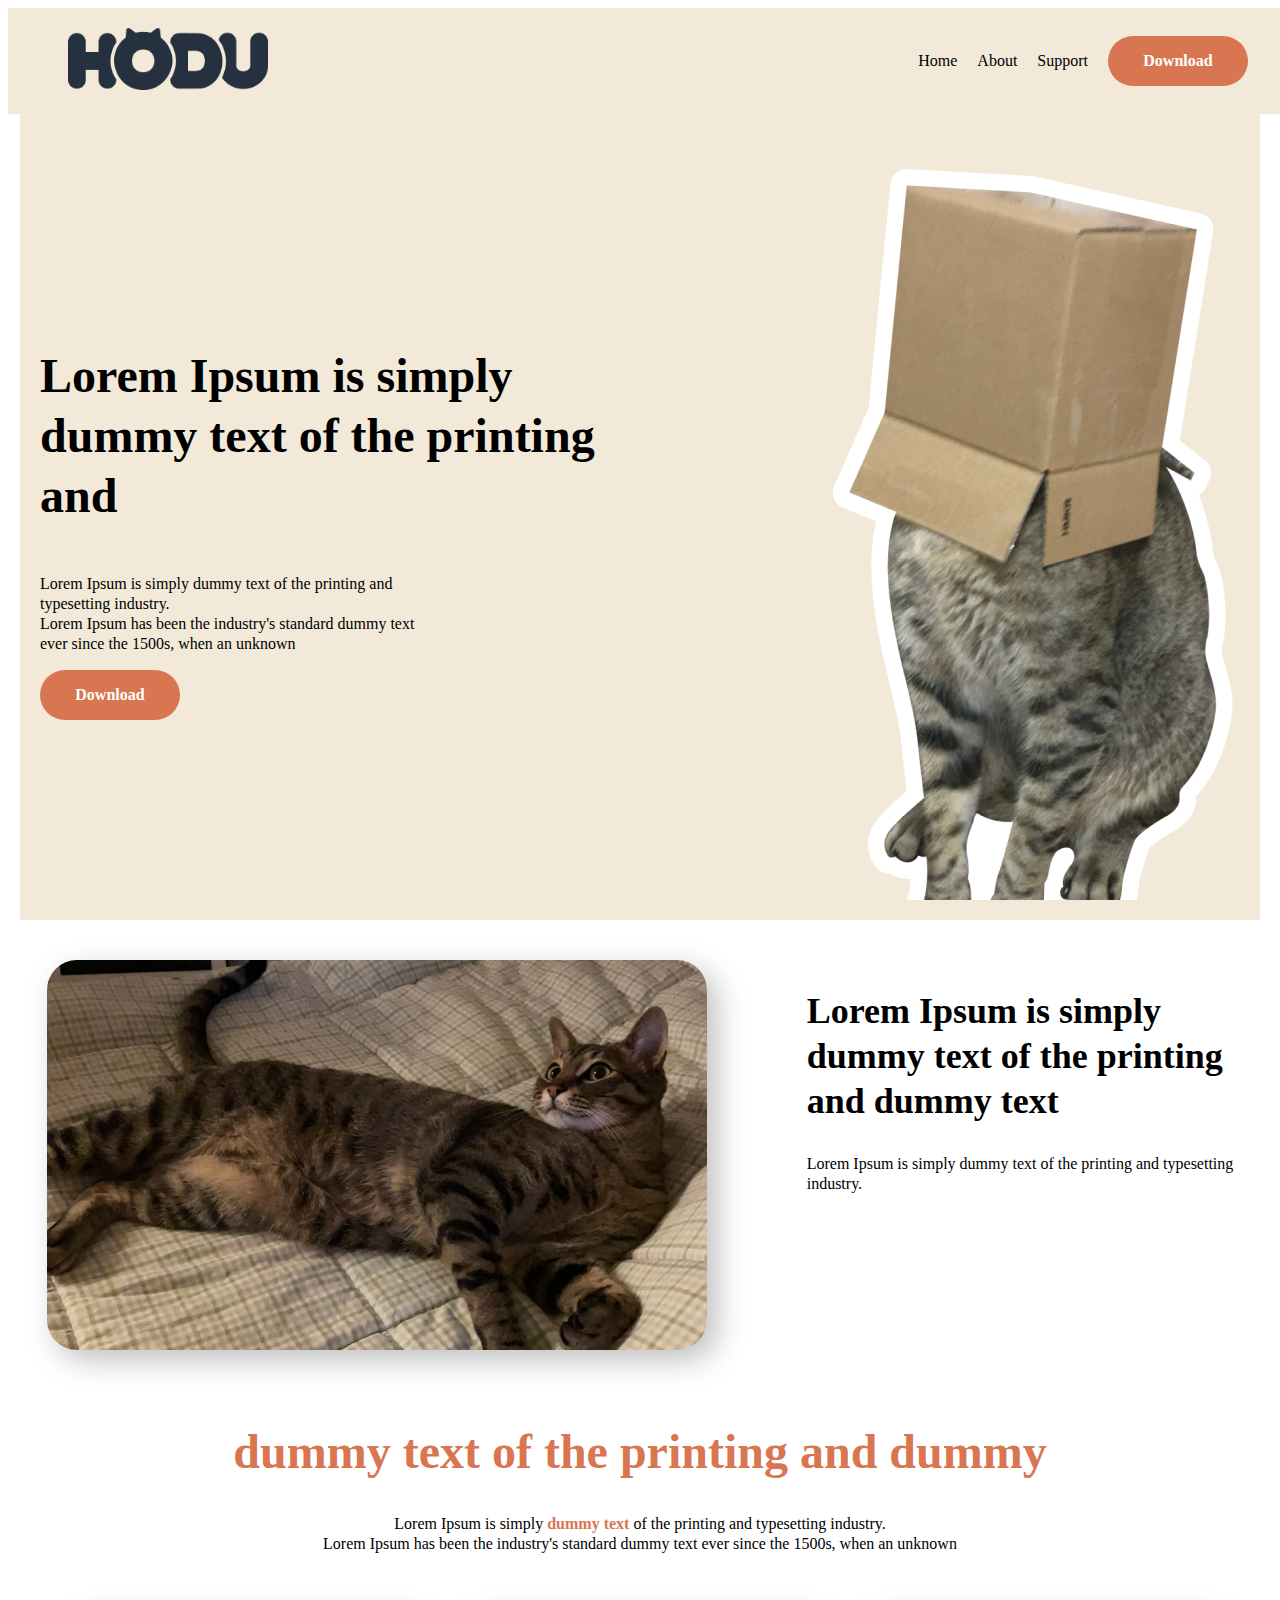
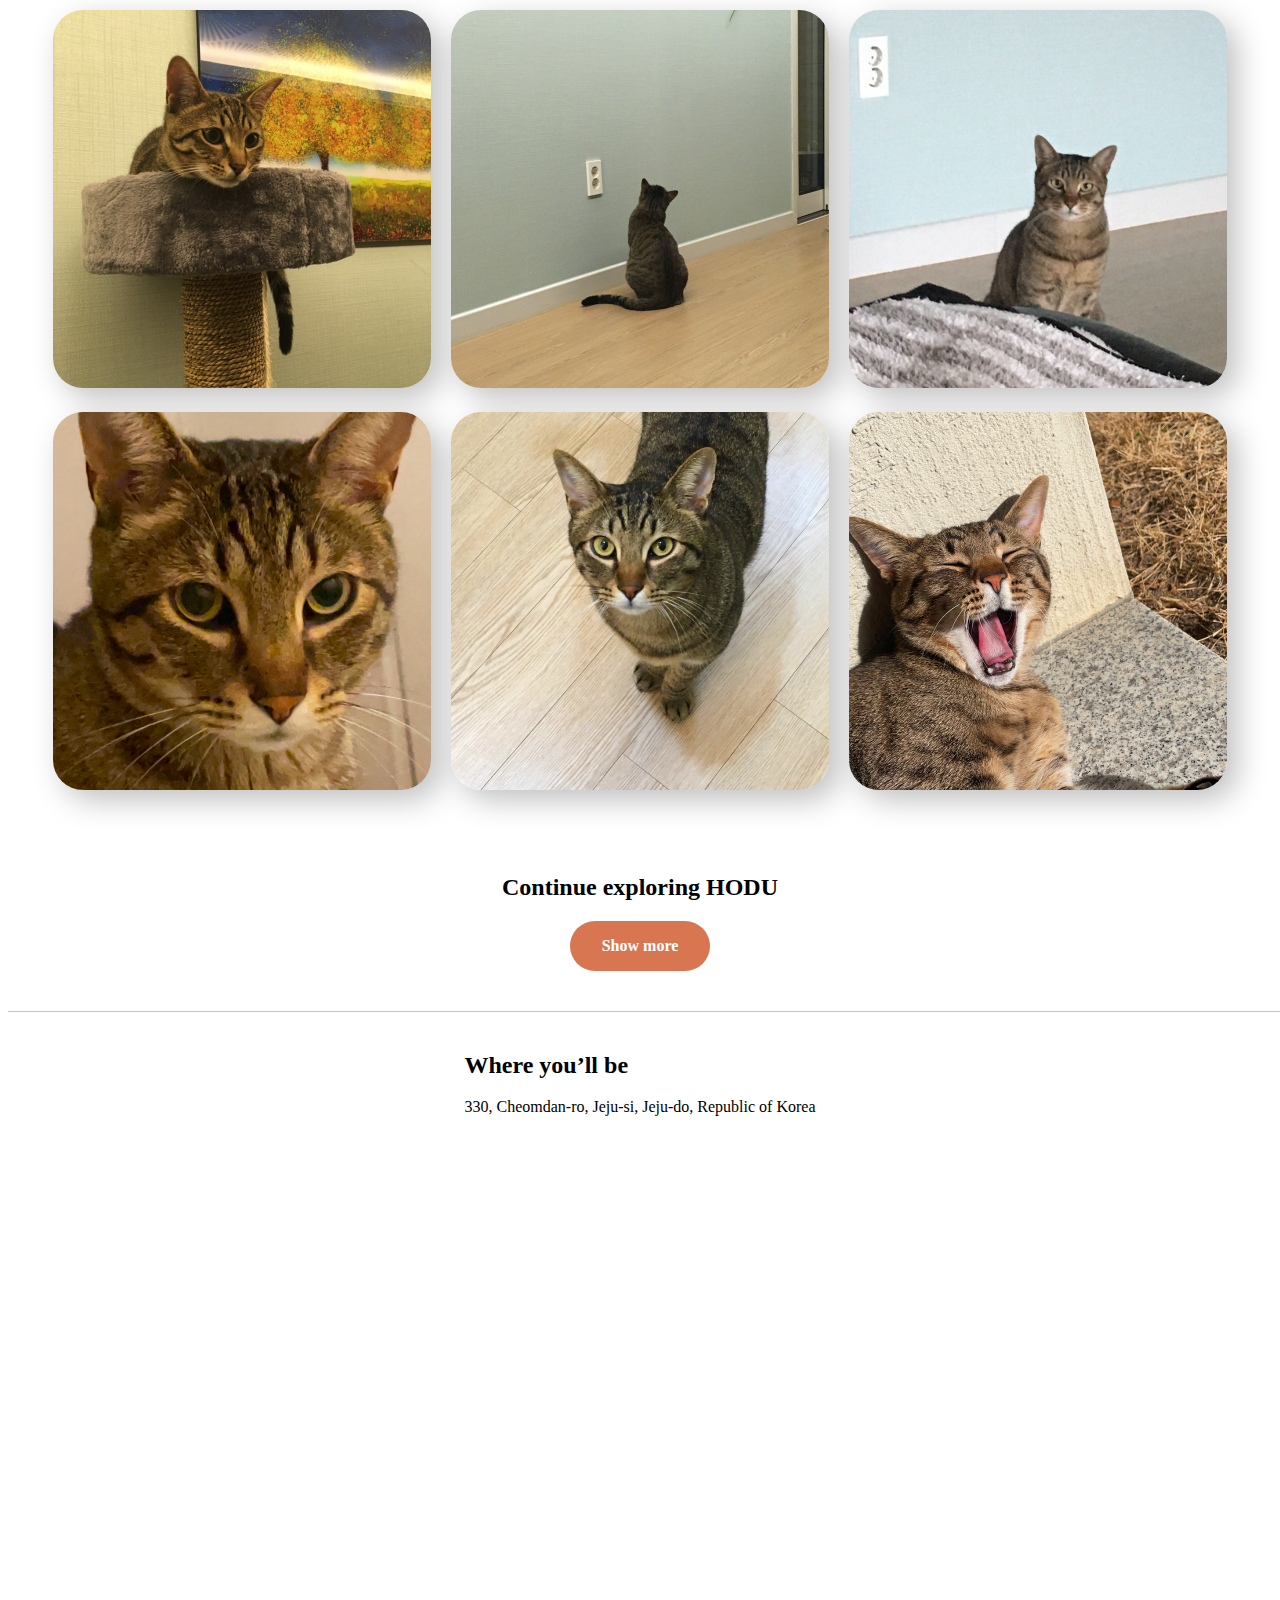
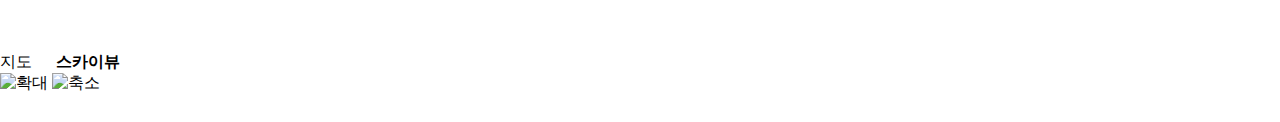
==== src/index.html @ 2aed0166 "[feat/main] kakaomap controller 적용" ====
<!DOCTYPE html>
<html lang="en">
<head>
    <meta charset="UTF-8">
    <meta name="viewport" content="width=device-width, initial-scale=1.0" />
    <title>About HODU</title>
    <!-- Pretendard 폰트 불러오기 -->
    <link href="https://fonts.googleapis.com/css2?family=Pretendard:wght@700&display=swap" rel="stylesheet">
    <!-- css 불러오기 -->
    <link rel="stylesheet" type="text/css" href="style.css">
    <!-- 카카오 지도 API 불러오기 -->
    <script type="text/javascript" src="//dapi.kakao.com/v2/maps/sdk.js?appkey=033eeb3ba316b2d802d2917757e39818"></script>
</head>
<body>
    <!-- Header -->
    <header class="header">
        <a href="#">
            <img src="images/header_logo.png" alt="HODU" class="header__logo-image"/>
        </a>
        <nav class="header__nav">
            <ul class="header__nav-list">
                <li class="header__nav-item"><a href="#" class="header__nav-link">Home</a></li>
                <li class="header__nav-item"><a href="#" class="header__nav-link">About</a></li>
                <li class="header__nav-item"><a href="#" class="header__nav-link">Support</a></li>
            </ul>
            <button type="button" class="btn btn--orange" onclick="location.href='#'">Download</button>
        </nav>
    </header>
    <!-- Main -->
    <main class="main">
        <!-- Introduction Section -->
        <section class="intro">
            <div class="intro__content">
                <h1 class="intro__title">
                    Lorem Ipsum is simply<br>
                    dummy text of the printing and
                </h1>
                <p class="intro__text">
                    Lorem Ipsum is simply dummy text of the printing and<br>
                    typesetting industry.<br>
                    Lorem Ipsum has been the industry's standard dummy text<br>
                    ever since the 1500s, when an unknown
                </p>
                <button type="button" class="btn btn--orange" onclick="location.href='#'">Download</button>
            </div>
            <img src="images/main_intro.png" alt="BOX_CAT" class="intro__image"/>
        </section>

        <!-- Profile Section -->
        <section class="profile">
            <img src="images/main_profile.png" alt="Cat" class="profile__image"/>
            <div class="profile__content">
                <h2 class="profile__title">
                    Lorem Ipsum is simply<br>
                    dummy text of the printing<br>
                    and dummy text
                </h2>
                <p class="profile__text">
                    Lorem Ipsum is simply dummy text of the printing and typesetting<br>
                    industry.
                </p>
            </div>
        </section>

        <!-- Photo Gallery Section -->
        <section class="photo-gallery">
            <!-- Content -->
            <div class="photo-gallery__content">
                <h1 class="photo-gallery__content-title">
                    dummy text of the printing and dummy
                </h1>
                <p class="photo-gallery__content-text">
                    Lorem Ipsum is simply
                    <span class="photo-gallery__content-highlight">dummy text</span>
                    of the printing and typesetting industry.<br>
                    Lorem Ipsum has been the industry's standard dummy text ever since the 1500s, when an unknown
                </p>
            </div>

            <!-- Grid images -->
            <div class="photo-gallery__grid">
                <div class="photo-gallery__item">
                    <img src="images/gallery_item_01.png" alt="Photo 1" class="photo-gallery__image"/>
                </div>
                <div class="photo-gallery__item">
                    <img src="images/gallery_item_02.png" alt="Photo 2" class="photo-gallery__image"/>
                </div>
                <div class="photo-gallery__item">
                    <img src="images/gallery_item_03.png" alt="Photo 3" class="photo-gallery__image"/>
                </div>
                <div class="photo-gallery__item">
                    <img src="images/gallery_item_04.png" alt="Photo 4" class="photo-gallery__image"/>
                </div>
                <div class="photo-gallery__item">
                    <img src="images/gallery_item_05.png" alt="Photo 5" class="photo-gallery__image"/>
                </div>
                <div class="photo-gallery__item">
                    <img src="images/gallery_item_06.png" alt="Photo 6" class="photo-gallery__image"/>
                </div>
            </div>

            <!-- Show More -->
            <div class="photo-gallery__additional">
                <h2 class="photo-gallery_additional-title">
                    Continue exploring HODU
                </h2>
                <button type="button" class="btn btn--orange" onclick="location.href='#'">Show more</button>
            </div>

            <!-- Divider Line -->
            <div class="photo-gallery__divider"></div>
        </section>

        <!-- Map Section -->
        <section class="location">
            <div class="location__content">
                <h2 class="location__title">
                    Where you’ll be
                </h2>
                <p class="location__text">
                    330, Cheomdan-ro, Jeju-si, Jeju-do, Republic of Korea
                </p>
            </div>
            <!-- Kakao map -->
            <div class="map_wrap">
                <div id="map"></div>
                <!-- 지도타입 컨트롤 div -->
                <div class="custom_typecontrol radius_border">
                    <span id="btnRoadmap" class="selected_btn">지도</span>
                    <span id="btnSkyview" class="btn">스카이뷰</span>
                </div>
                <!-- 지도 확대, 축소 컨트롤 div -->
                <div class="custom_zoomcontrol radius_border">
                    <span id="zoomInBtn"><img src="https://t1.daumcdn.net/localimg/localimages/07/mapapidoc/ico_plus.png" alt="확대"></span>
                    <span id="zoomOutBtn"><img src="https://t1.daumcdn.net/localimg/localimages/07/mapapidoc/ico_minus.png" alt="축소"></span>
                </div>
            </div>
            <!-- map.js 파일 로드 -->
            <script src="./map.js"></script>
        </section>
    </main>
    <!-- Footer -->
    <footer class="footer">
    </footer>
</body>
</html>
---- src/style.css ----
/* Common Styles */
.btn {
    padding: 10px 20px;
    cursor: pointer;
    border-radius: 40px; /* 모서리 둥글게 설정 */
    font-family: Pretendard;
    text-decoration: none; /* underline 지움 */
    font-size: 16px;
    font-weight: 700;
    line-height: 19.09px;
    text-align: center;
    border: none;
    width: 140px;
    height: 50px;
}

.btn--orange {
    background: rgba(217, 118, 82, 1);
    color: white;
}

/* Header Styles */
.header {
    display: flex;
    justify-content: space-between;
    align-items: center;
    padding: 20px 40px;
    background: rgba(242, 233, 216, 1);
    max-width: 1200px;
    width: 100%;
    margin: 0 auto;
    height: auto;
}

.header__logo-image {
    max-width: 200px;
    width: 100%;
    height: auto;
    margin-left: 20px; /* 왼쪽 여백*/
}

.header__nav {
    display: flex;
    align-items: center;
}

.header__nav-list {
    display: flex;
    list-style-type: none;
    margin: 0;
    padding: 0;
}

.header__nav-item {
    margin-right: 20px;
}

.header__nav-link {
    text-decoration: none;
    color: black;
    font-family: Pretendard;
    font-size: 16px;
    font-weight: 400;
    line-height: 20px;
    text-align: left;
}

/* Main Intro Styles */
.intro {
    display: flex;
    align-items: center;
    justify-content: space-between;
    padding: 20px;
    max-width: 1200px;
    background: rgba(242, 233, 216, 1);
    margin: 0 auto;
    gap: 20px; /* content-img 갭 설정 */
}
.intro__content {
    font-family: Pretendard;
    display: flex;
    flex-direction: column; /* 수직 배치 */
    max-width: 600px;
}

.intro__title {
    font-size: 48px;
    font-weight: 700;
    line-height: 60px;
    text-align: left;
}

.intro__text {
    font-size: 16px;
    font-weight: 400;
    line-height: 20px;
    text-align: left;
}

/* Main Profile Styles */
.profile {
    display: flex;
    justify-content: center;
    padding: 40px 20px;
    background: #fff;
}

.profile__image {
    box-shadow: 10px 10px 30px 0px rgba(0, 0, 0, 0.25);
    margin-right: 100px; /* content-img 갭 설정 */
    border-radius: 30px;
}

.profile__content {
    font-family: Pretendard;
    max-width: 600px;
}

.profile__title {
    font-size: 36px;
    font-weight: 700;
    line-height: 45px;
    text-align: left;

}

.profile__text {
    font-size: 16px;
    font-weight: 400;
    line-height: 20px;
    text-align: left;
}

/* Photo Gallery Styling */
.photo-gallery {
    display: flex;
    flex-direction: column; /* 수직 정렬 */
    align-items: center;

}

.photo-gallery__content {
    font-family: Pretendard;
    text-align: center;
    margin-bottom: 40px; /* content-grid 갭 설정 */
}

.photo-gallery__content-title {
    font-size: 48px;
    font-weight: 700;
    line-height: 60px;
    text-align: center;
    color: rgba(217, 118, 82, 1);
}

.photo-gallery__content-text {
    font-size: 16px;
    font-weight: 400;
    line-height: 20px;
    text-align: center;
}

.photo-gallery__content-highlight {
    font-size: 16px;
    font-weight: 700; /* 굵게 설정 */
    line-height: 20px;
    text-align: center;
    color: rgba(217, 118, 82, 1);
}

.photo-gallery__grid {
    display: grid;
    grid-template-columns: repeat(3, 1fr);
    gap: 20px; /* item 갭 설정 */
}

.photo-gallery__image {
    object-fit: cover; /* img가 item 영역을 채우도록 함 */
    width: 378px;
    height: 378px;
    gap: 0px;
    border-radius: 30px; /* 모서리 둥글게 설정 */
    box-shadow: 10px 10px 30px 0px rgba(0, 0, 0, 0.25); /* shadow 설정 */
}

.photo-gallery__additional {
    text-align: center;
    margin-top: 60px; /* 그리드와 여백 설정 */
}

.photo-gallery__additional-text {
    font-family: Pretendard;
    font-size: 24px;
    font-weight: 700;
    line-height: 30px;
    text-align: center;
}

.photo-gallery__divider{
    width: 1280px;
    height: 1px;
    background: rgba(196, 196, 196, 1);
    margin: 40px auto 0 auto; /* 중앙에 배치 */
}

/* Location Styling */
.location{
    display: flex;
    flex-direction: column; /* 콘텐츠와 지도를 수직으로 나열 */
    align-items: center; /* 콘텐츠를 중앙 정렬 */
    padding: 20px; /* 필요에 따라 여백 조정 */
}

#map {
    width: 1280px; /* 지도 너비 */
    height: 520px; /* 지도 높이 */
    border-radius: 12px; /* 모서리 둥글게 설정 */
}
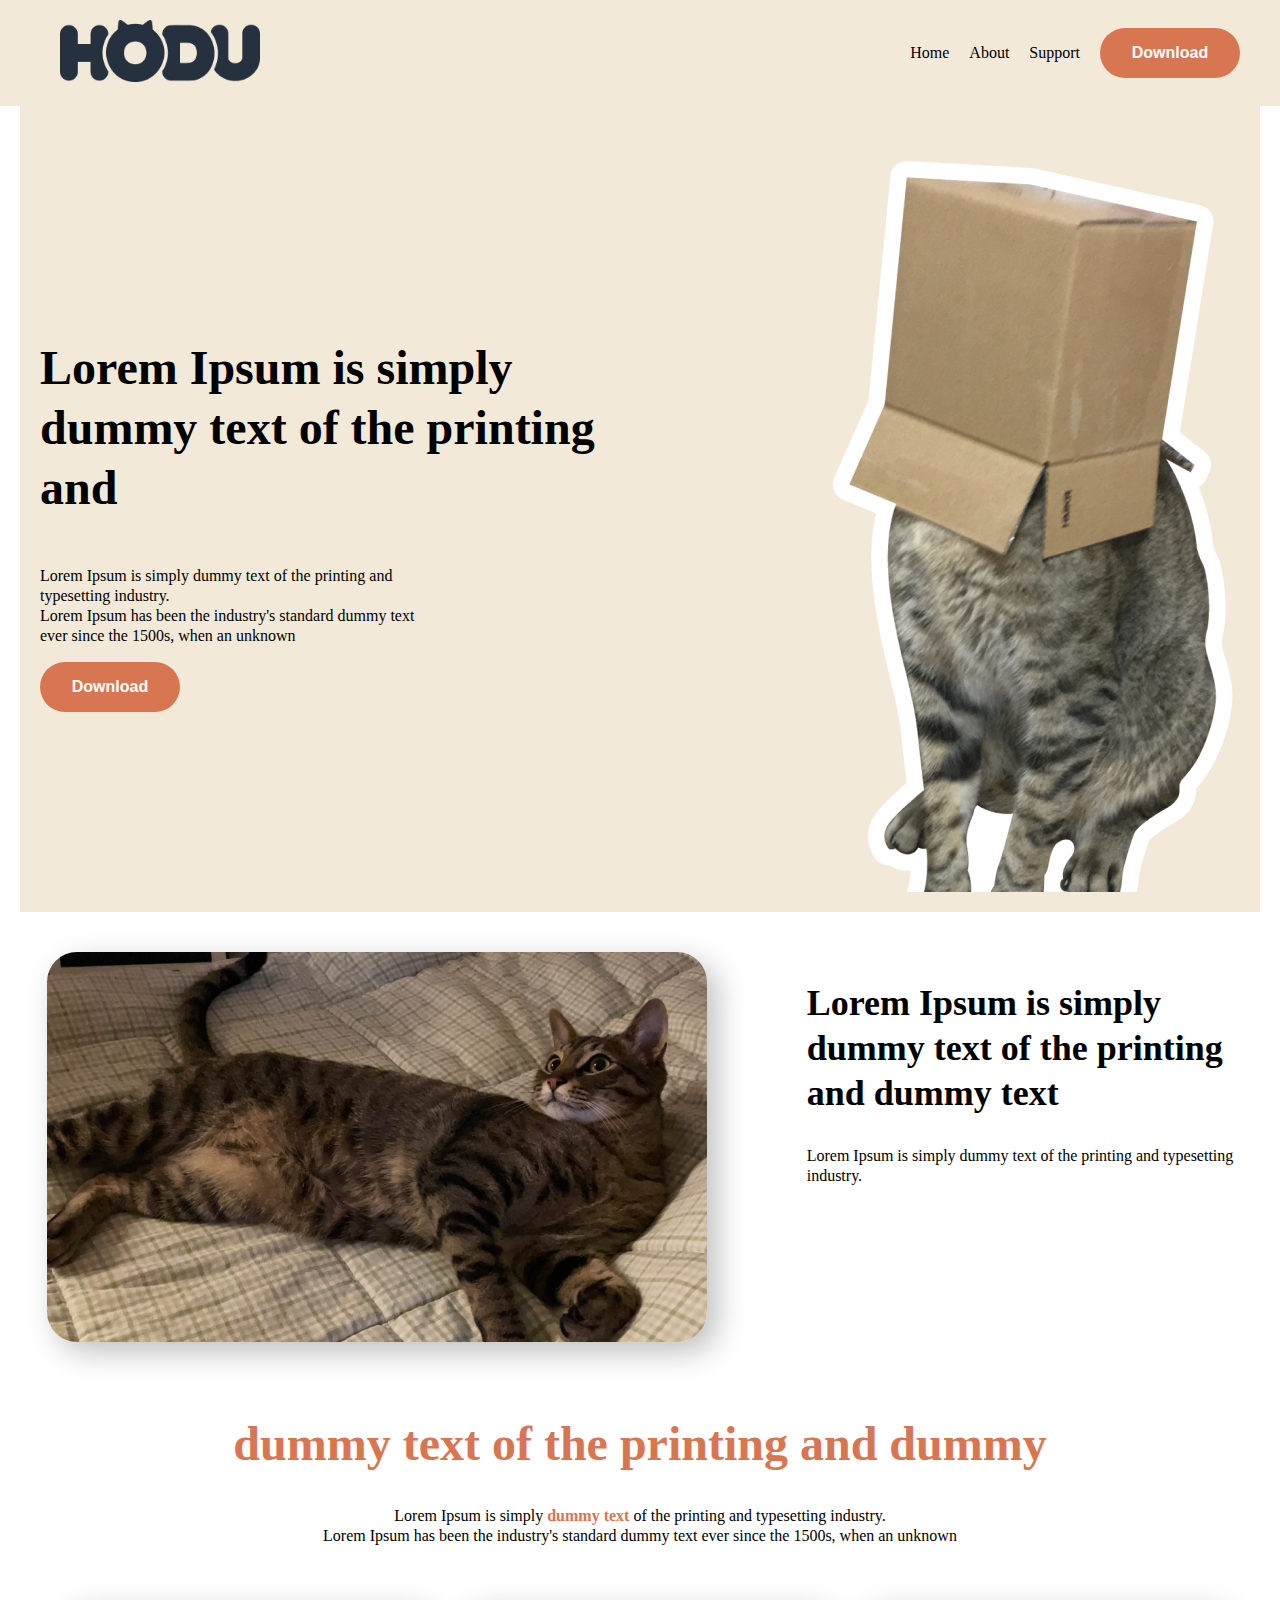
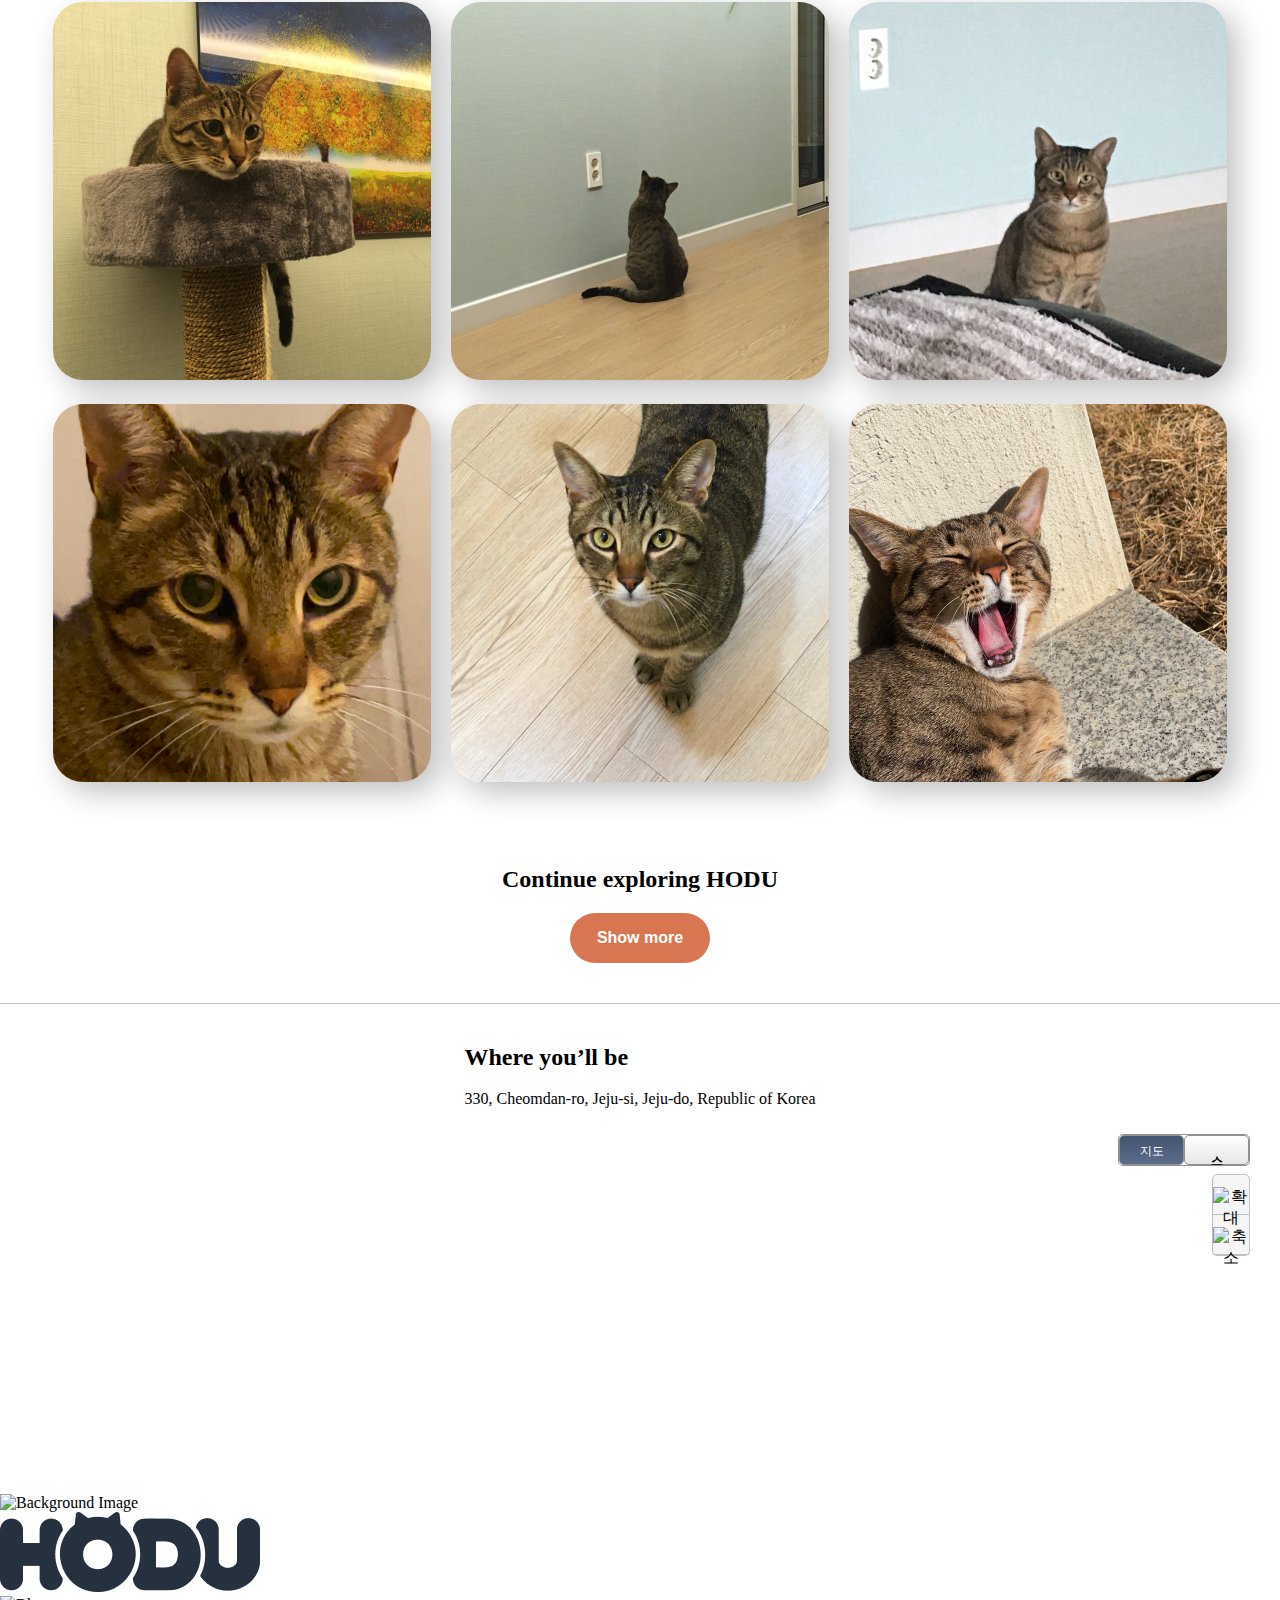
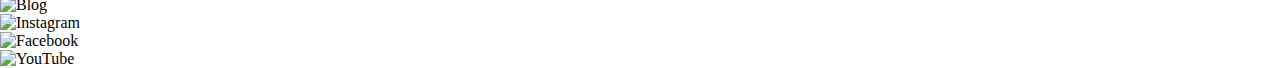
==== commit cafbe3f8: "[feat/footer] footer 구현" ====
--- a/src/index.html
+++ b/src/index.html
@@ -141,6 +141,28 @@
     </main>
     <!-- Footer -->
     <footer class="footer">
+        <!-- 고양이 이미지 -->
+        <div class="footer-image-container">
+            <img src="./images/footer_cat.png" alt="Background Image">
+        </div>
+        <!-- logo & sns icon -->
+        <div class="footer-bottom">
+            <img src="./images/footer_logo.png" alt="Logo" class="footer-logo">
+            <div class="footer-sns">
+                <div class="sns-icon">
+                    <img src="./images/footer_icon_blog.png" alt="Blog">
+                </div>
+                <div class="sns-icon">
+                    <img src="./images/footer_icon_instagram.png" alt="Instagram">
+                </div>
+                <div class="sns-icon">
+                    <img src="./images/footer_icon_facebook.png" alt="Facebook">
+                </div>
+                <div class="sns-icon">
+                    <img src="./images/footer_icon_youtube.png" alt="YouTube">
+                </div>
+            </div>
+        </div>
     </footer>
 </body>
 </html>--- a/src/style.css
+++ b/src/style.css
@@ -1,9 +1,16 @@
 /* Common Styles */
+html, body {
+    width: 100%;
+    height: 100%;
+    margin: 0;
+    padding: 0;
+    font-family: Pretendard;
+}
+
 .btn {
     padding: 10px 20px;
     cursor: pointer;
     border-radius: 40px; /* 모서리 둥글게 설정 */
-    font-family: Pretendard;
     text-decoration: none; /* underline 지움 */
     font-size: 16px;
     font-weight: 700;
@@ -26,8 +33,6 @@
     align-items: center;
     padding: 20px 40px;
     background: rgba(242, 233, 216, 1);
-    max-width: 1200px;
-    width: 100%;
     margin: 0 auto;
     height: auto;
 }
@@ -58,7 +63,6 @@
 .header__nav-link {
     text-decoration: none;
     color: black;
-    font-family: Pretendard;
     font-size: 16px;
     font-weight: 400;
     line-height: 20px;
@@ -77,7 +81,6 @@
     gap: 20px; /* content-img 갭 설정 */
 }
 .intro__content {
-    font-family: Pretendard;
     display: flex;
     flex-direction: column; /* 수직 배치 */
     max-width: 600px;
@@ -112,7 +115,6 @@
 }
 
 .profile__content {
-    font-family: Pretendard;
     max-width: 600px;
 }
 
@@ -140,7 +142,6 @@
 }
 
 .photo-gallery__content {
-    font-family: Pretendard;
     text-align: center;
     margin-bottom: 40px; /* content-grid 갭 설정 */
 }
@@ -189,7 +190,6 @@
 }
 
 .photo-gallery__additional-text {
-    font-family: Pretendard;
     font-size: 24px;
     font-weight: 700;
     line-height: 30px;
@@ -211,8 +211,96 @@
     padding: 20px; /* 필요에 따라 여백 조정 */
 }
 
+/* KakaoMap Styling*/
+.map_wrap {
+    position: relative;
+    overflow: hidden;
+    width: 100%;
+    height: 350px;
+}
+
 #map {
-    width: 1280px; /* 지도 너비 */
-    height: 520px; /* 지도 높이 */
+    width: 100%;
+    height: 100%;
+    position: relative;
     border-radius: 12px; /* 모서리 둥글게 설정 */
+}
+
+/* KakaoMap Controler Styling*/
+.radius_border {
+    border: 1px solid #919191;
+    border-radius: 5px;
+}
+
+.custom_typecontrol {
+    position: absolute;
+    top: 10px;
+    right: 10px;
+    overflow: hidden;
+    width: 130px;
+    height: 30px;
+    display: flex;
+    z-index: 1;
+    font-size: 12px;
+    font-family: 'Malgun Gothic', '맑은 고딕', sans-serif;
+}
+
+.custom_typecontrol span {
+    display: block;
+    width: 65px;
+    height: 30px;
+    text-align: center;
+    line-height: 30px;
+    cursor: pointer;
+    background: #fff;
+    border: 1px solid #919191;
+    border-radius: 5px;
+    box-sizing: border-box; /* border와 padding을 포함하여 크기 계산 */
+    transition: background 0.3s, color 0.3s; /* 부드러운 배경색 변화 */
+    font-size: 12px; /* 글씨 크기 유지 */
+}
+
+.custom_typecontrol .btn {
+    background: linear-gradient(#fff, #e6e6e6);
+}
+
+.custom_typecontrol .btn:hover {
+    background: linear-gradient(#f5f5f5, #e3e3e3);
+}
+
+.custom_typecontrol .selected_btn {
+    color: #fff;
+    background: linear-gradient(#425470, #5b6d8a);
+}
+
+.custom_zoomcontrol {
+    position: absolute;
+    top: 50px;
+    right: 10px;
+    width: 36px;
+    height: 80px;
+    background-color: #f5f5f5;
+    border: 1px solid #bfbfbf;
+    border-radius: 5px;
+    z-index: 1;
+    display: flex;
+    text-align: center;
+    flex-direction: column;
+}
+
+.custom_zoomcontrol span {
+    display: block;
+    width: 36px;
+    height: 40px;
+    text-align: center;
+    cursor: pointer;
+    border-bottom: 1px solid #bfbfbf;
+    box-sizing: border-box; /* border와 padding을 포함하여 크기 계산 */
+}
+
+.custom_zoomcontrol span img {
+    width: 15px;
+    height: 15px;
+    padding: 12px 0;
+    border: none;
 }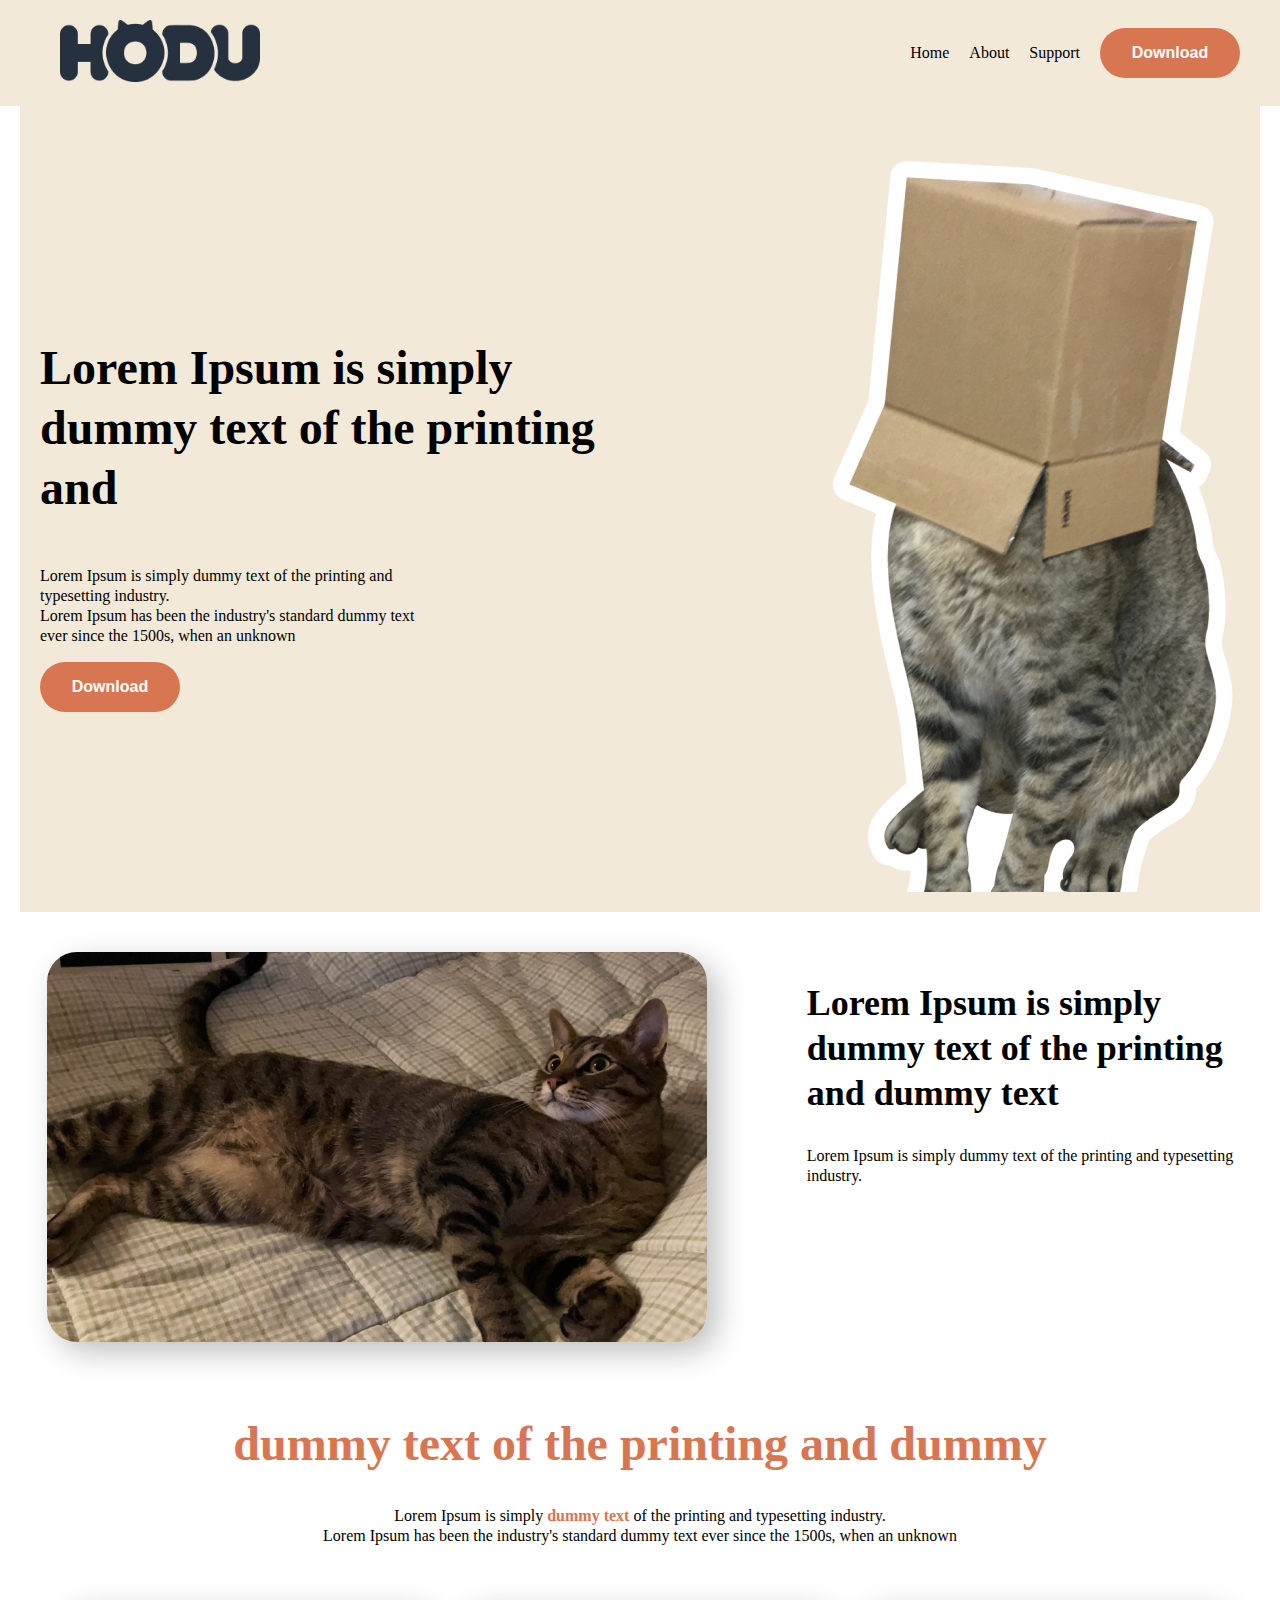
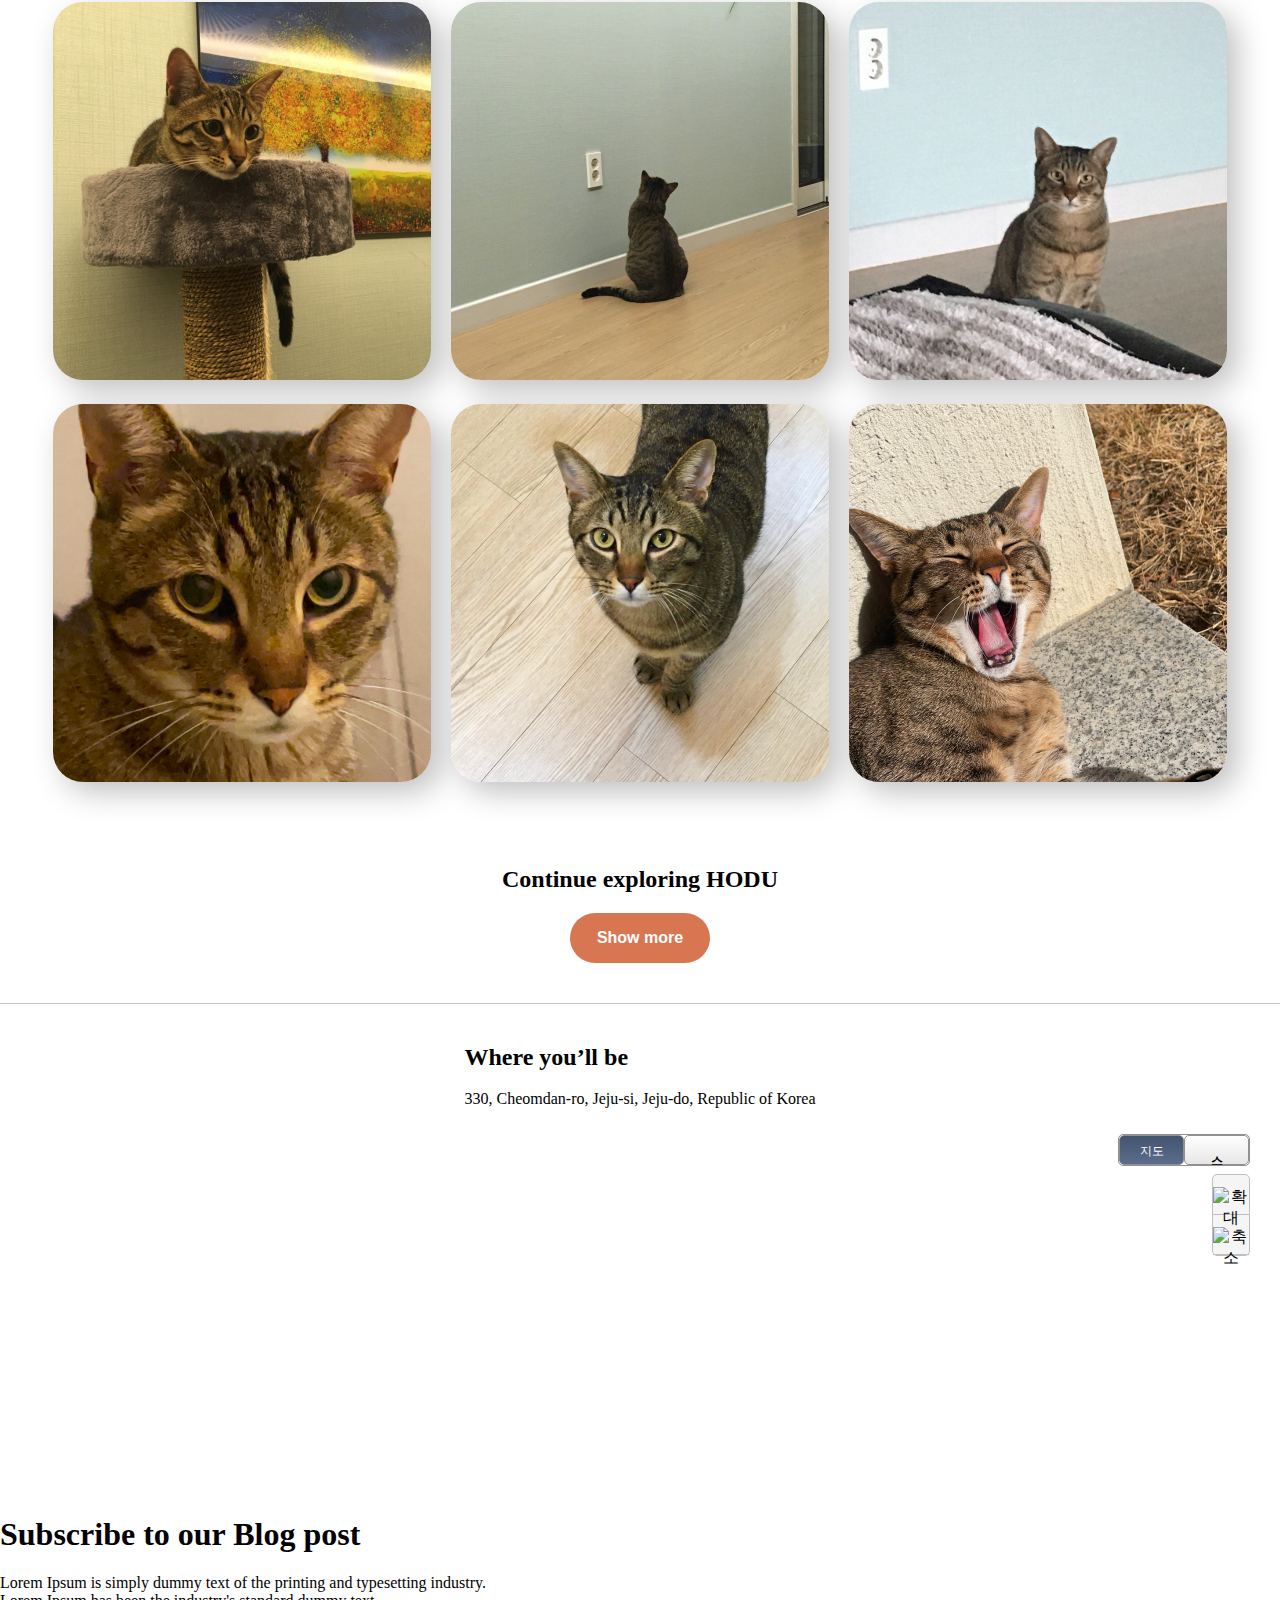
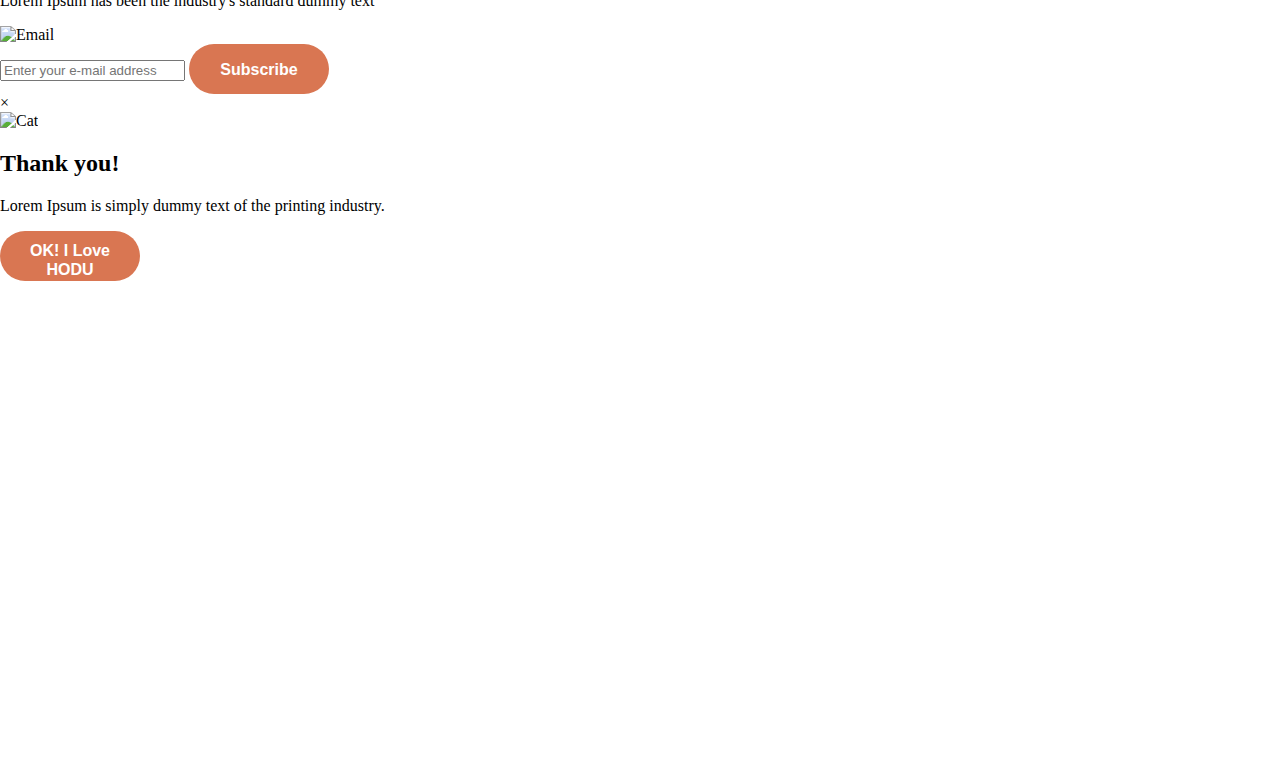
==== commit af42b632: "[feat/subscribe] subscribe section을 main에 추가하여 작업" ====
--- a/src/index.html
+++ b/src/index.html
@@ -138,6 +138,41 @@
             <!-- map.js 파일 로드 -->
             <script src="./map.js"></script>
         </section>
+
+        <!-- subscribe -->
+        <section class="subscribe">
+            <div class="subscribe__content">
+                <h1 class="subscribe__content-title">
+                    Subscribe to our Blog post
+                </h1>
+                <p class="subscribe__content-text">
+                    Lorem Ipsum is simply dummy text of the printing and typesetting industry.<br>
+                    Lorem Ipsum has been the industry's standard dummy text
+                </p>
+            </div>
+            <div class="subscribe__form">
+                <div class="subscribe__form-icon">
+                    <img src="./images/subscribe_email_icon.png" alt="Email">
+                </div>
+                <input type="email" placeholder="Enter your e-mail address" class="subscribe__form-input">
+                <button class="btn btn--orange" onclick="openModal()">Subscribe</button>
+            </div>
+
+            <!-- 모달 구조 -->
+            <div id="subscribeModal" class="modal">
+                <div class="modal__content">
+                    <span class="modal__close">&times;</span>
+                    <div class="modal__image">
+                        <img src="./images/modal_cat.png" alt="Cat">
+                    </div>
+                    <h2>Thank you!</h2>
+                    <p>Lorem Ipsum is simply dummy text of the printing industry. </p>
+                    <button class="btn btn--orange modal__close-btn">OK! I Love HODU</button>
+                </div>
+            </div>
+            <!-- subscribe_modal.js 파일 로드 -->
+            <script src="subscribe_modal.js"></script>
+        </section>
     </main>
     <!-- Footer -->
     <footer class="footer">
--- a/src/style.css
+++ b/src/style.css
@@ -303,4 +303,100 @@
     height: 15px;
     padding: 12px 0;
     border: none;
+}
+
+/* Footer Styles */
+.footer {
+    position: relative;
+    width: 100%;
+    height: 500px;
+    overflow: hidden;
+}
+
+.footer .footer-image-container {
+    width: 1920px;
+    height: 340px;
+    position: absolute;
+    top: 0;
+    left: 50%;
+    transform: translateX(-50%);
+    overflow: hidden;
+}
+
+.footer .footer-image-container img {
+    width: 100%;
+    height: 100%;
+    object-fit: cover;
+    object-position: center;
+}
+
+.footer .footer-bottom {
+    display: flex;
+    justify-content: space-between; /* 좌우 공간을 자동으로 나누어 배치 */
+    align-items: center; /* 수직 중앙 정렬 */
+    width: 1920px;
+    height: 160px;
+    padding: 45px 320px; /* 위, 아래 45px / 좌, 우 320px */
+    position: absolute;
+    top: 340px; /* footer 영역 바로 아래에 위치하도록 수정 */
+    left: 50%;
+    transform: translateX(-50%); /* 중앙 정렬 */
+    gap: 0px;
+    opacity: 1; /* 보이도록 설정 */
+}
+
+.footer .footer-logo {
+    height: 70px; /* 로고 크기 조정, 필요에 따라 조절 */
+}
+
+.footer .footer-sns {
+    display: flex;
+    gap: 20px; /* SNS 아이콘 사이 간격 조절 */
+    position: relative; /* 각 SNS 아이콘을 절대적으로 위치시키기 위해 필요 */
+}
+
+/* 원형 배경 설정 */
+.footer .footer-sns img {
+    width: 42px; /* SNS 아이콘의 크기 조정 */
+    height: 42px; /* SNS 아이콘의 크기 조정 */
+    border-radius: 50%; /* 원형으로 만들기 */
+    background: rgba(242, 157, 82, 1); /* 배경 색상 */
+    display: flex;
+    align-items: center;
+    justify-content: center;
+    object-fit: contain; /* 아이콘이 원 안에 잘 맞게 설정 */
+}
+
+.footer .footer-sns .sns-icon img {
+    width: 24px;
+    height: 24px;
+    object-fit:  contain; /* 이미지가 원형 배경 안에 잘 맞도록 설정 */
+}
+
+.footer .footer-logo {
+    height: 70px; /* 로고 크기 조정, 필요에 따라 조절 */
+}
+
+.footer .footer-sns {
+    display: flex;
+    gap: 20px; /* SNS 아이콘 사이 간격 조절 */
+    position: relative; /* 각 SNS 아이콘을 절대적으로 위치시키기 위해 필요 */
+}
+
+/* 원형 배경 설정 */
+.footer .footer-sns img {
+    width: 42px; /* SNS 아이콘의 크기 조정 */
+    height: 42px; /* SNS 아이콘의 크기 조정 */
+    border-radius: 50%; /* 원형으로 만들기 */
+    background: rgba(242, 157, 82, 1); /* 배경 색상 */
+    display: flex;
+    align-items: center;
+    justify-content: center;
+    object-fit: contain; /* 아이콘이 원 안에 잘 맞게 설정 */
+}
+
+.footer .footer-sns .sns-icon img {
+    width: 24px;
+    height: 24px;
+    object-fit:  contain; /* 이미지가 원형 배경 안에 잘 맞도록 설정 */
 }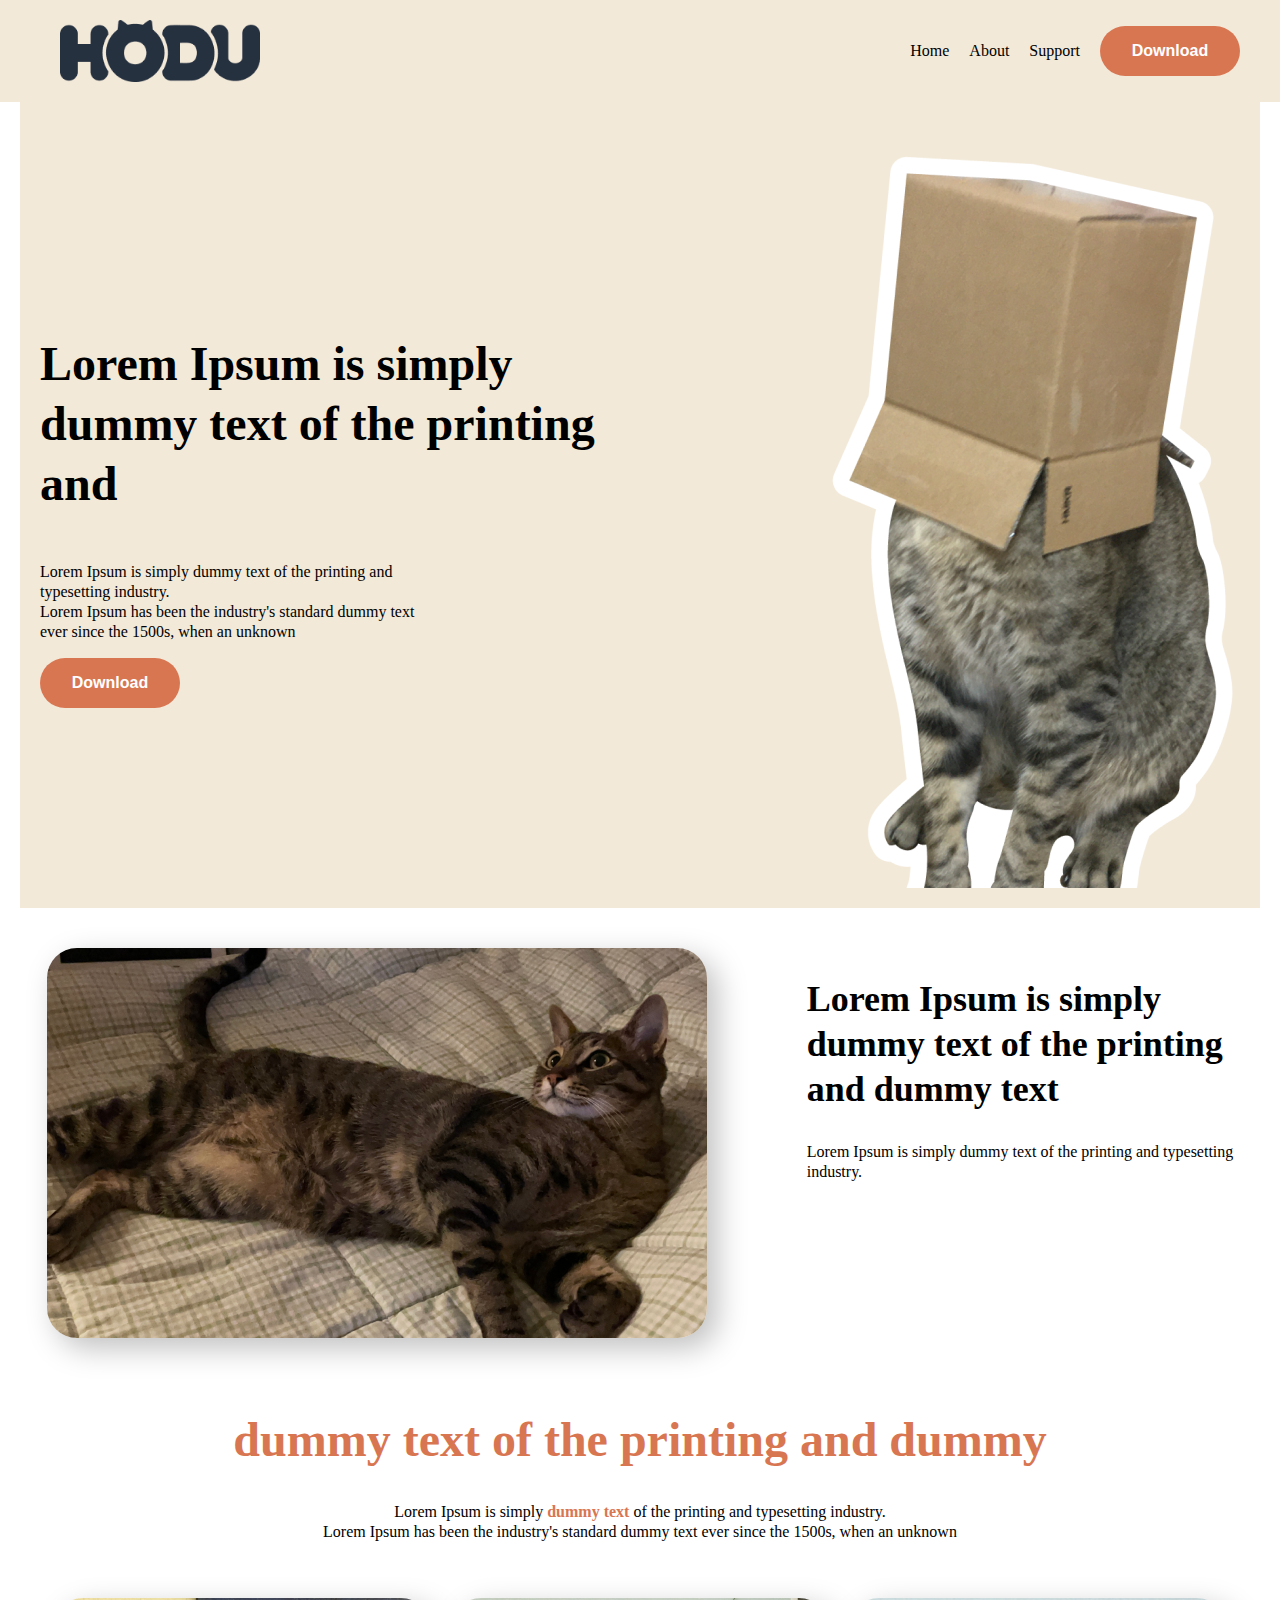
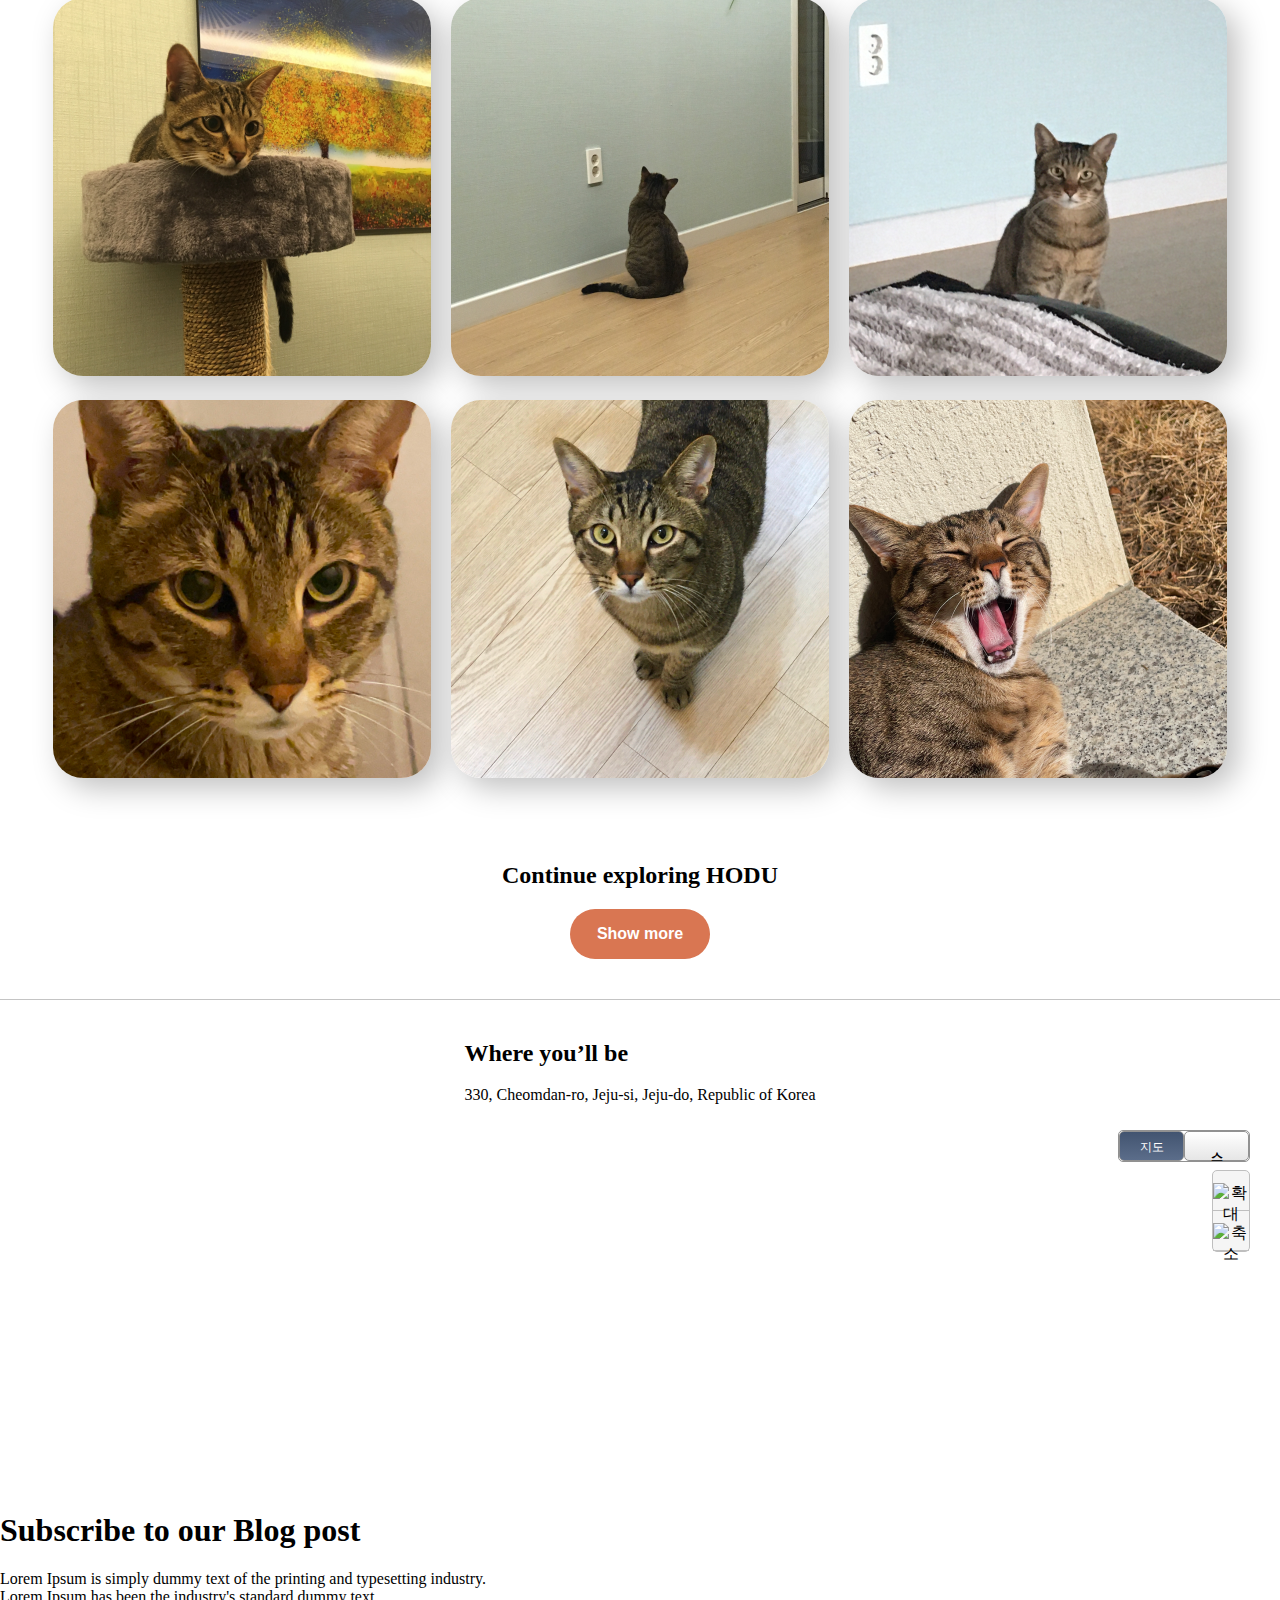
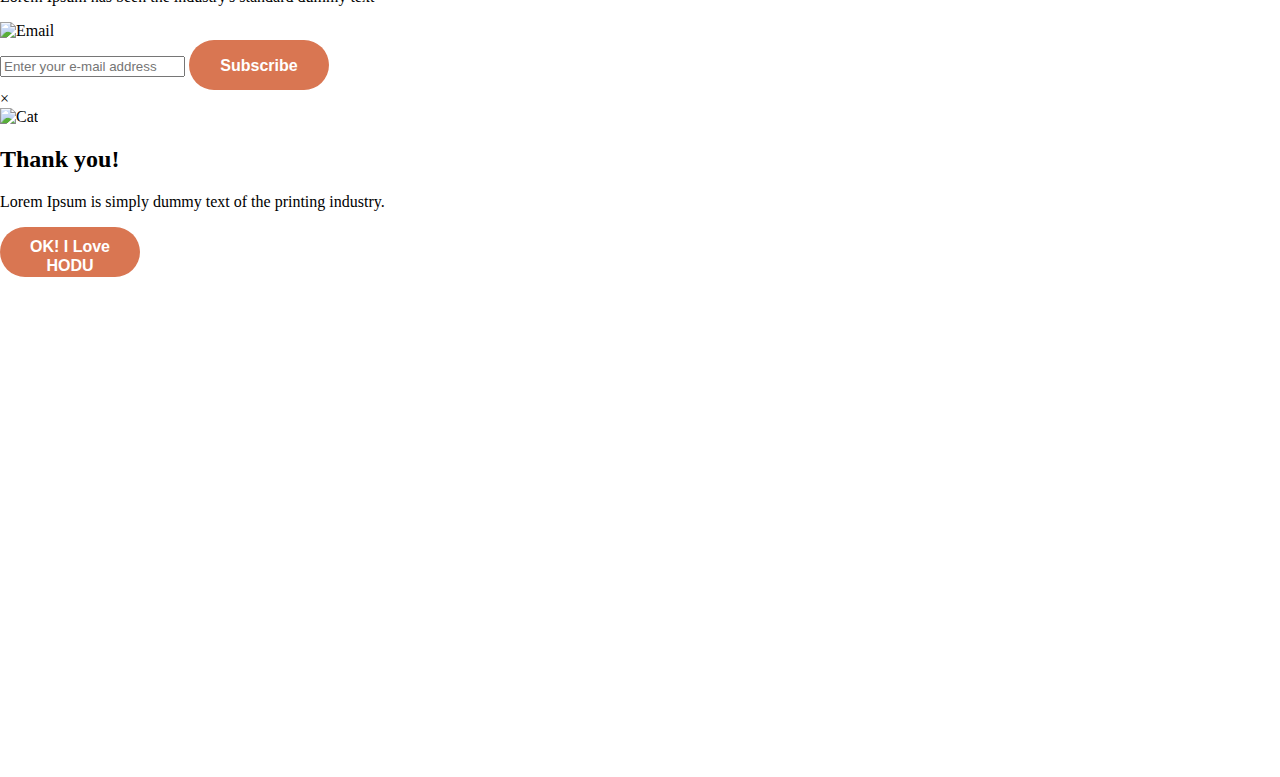
==== commit 61f30358: "[chore] logo href 제거" ====
--- a/src/index.html
+++ b/src/index.html
@@ -14,9 +14,8 @@
 <body>
     <!-- Header -->
     <header class="header">
-        <a href="#">
-            <img src="images/header_logo.png" alt="HODU" class="header__logo-image"/>
-        </a>
+        <img src="images/header_logo.png" alt="HODU" class="header__logo-image"/>
+        <!-- navigation -->
         <nav class="header__nav">
             <ul class="header__nav-list">
                 <li class="header__nav-item"><a href="#" class="header__nav-link">Home</a></li>
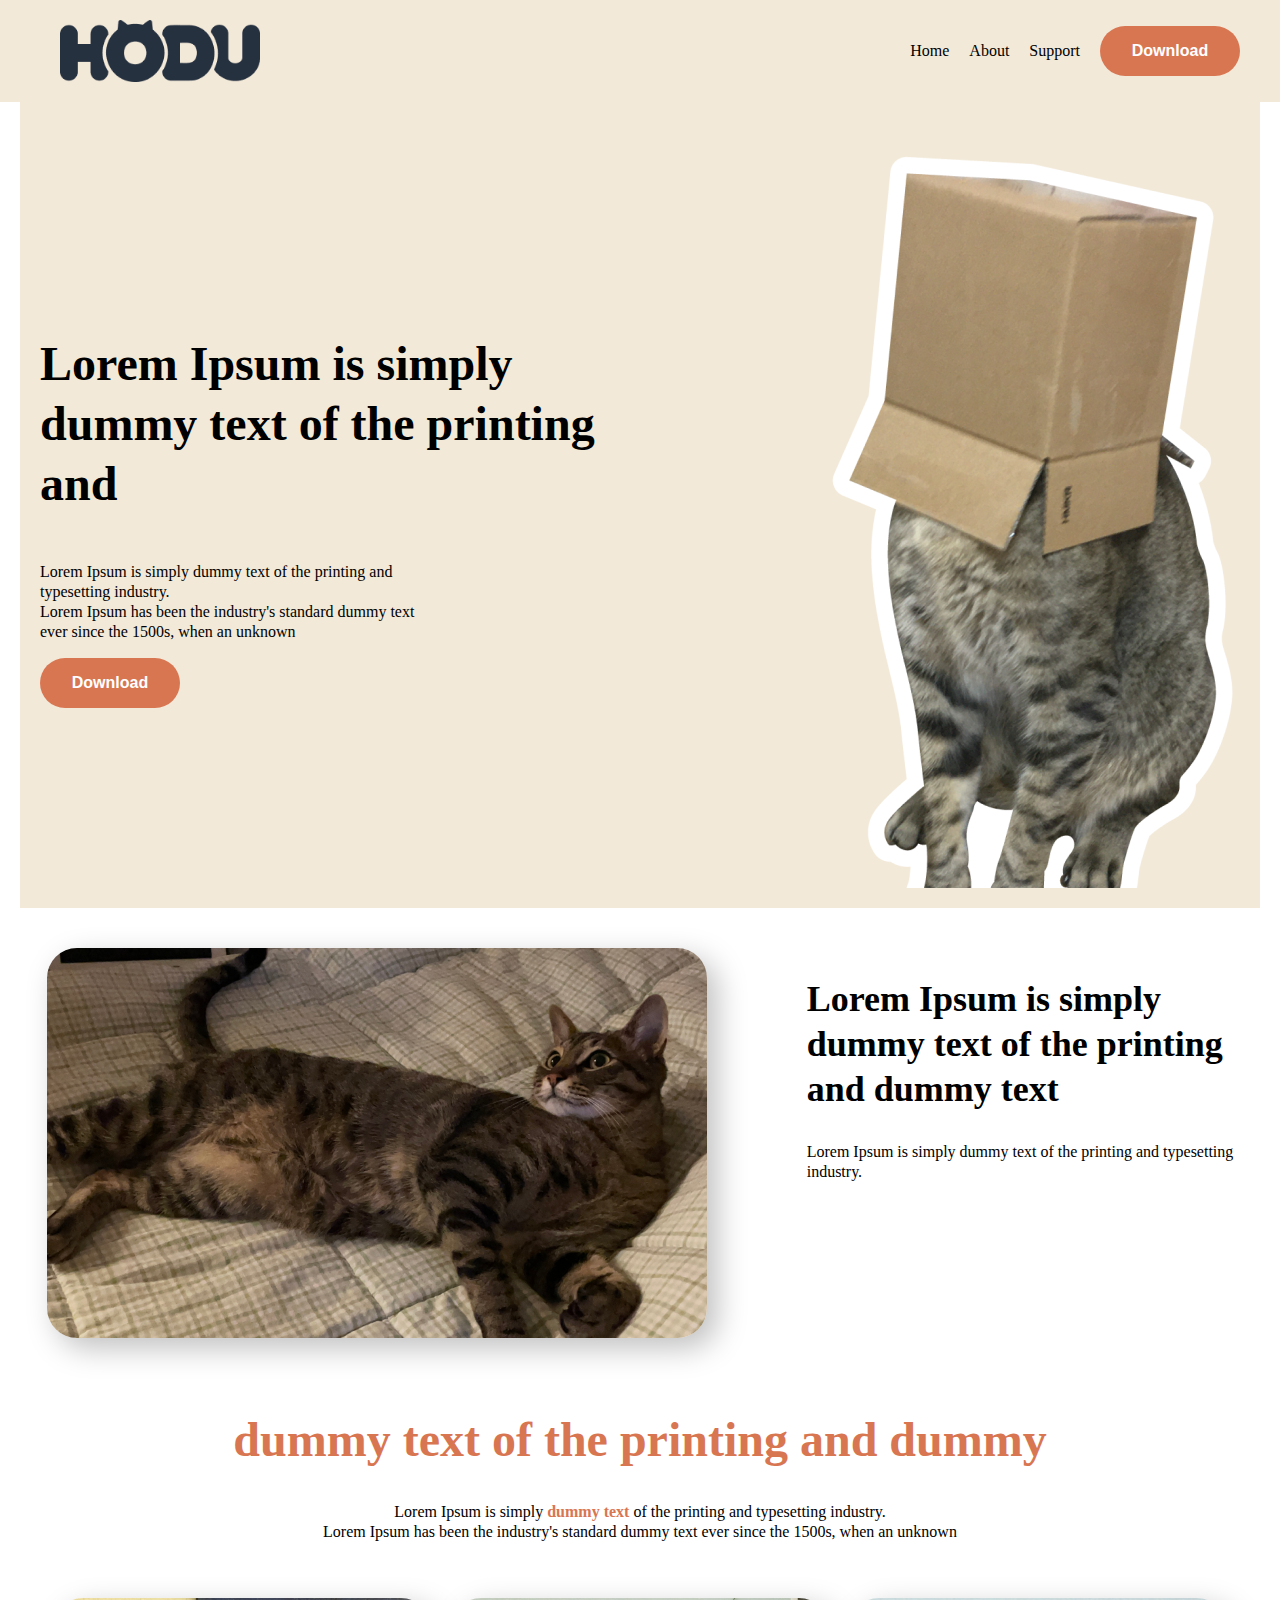
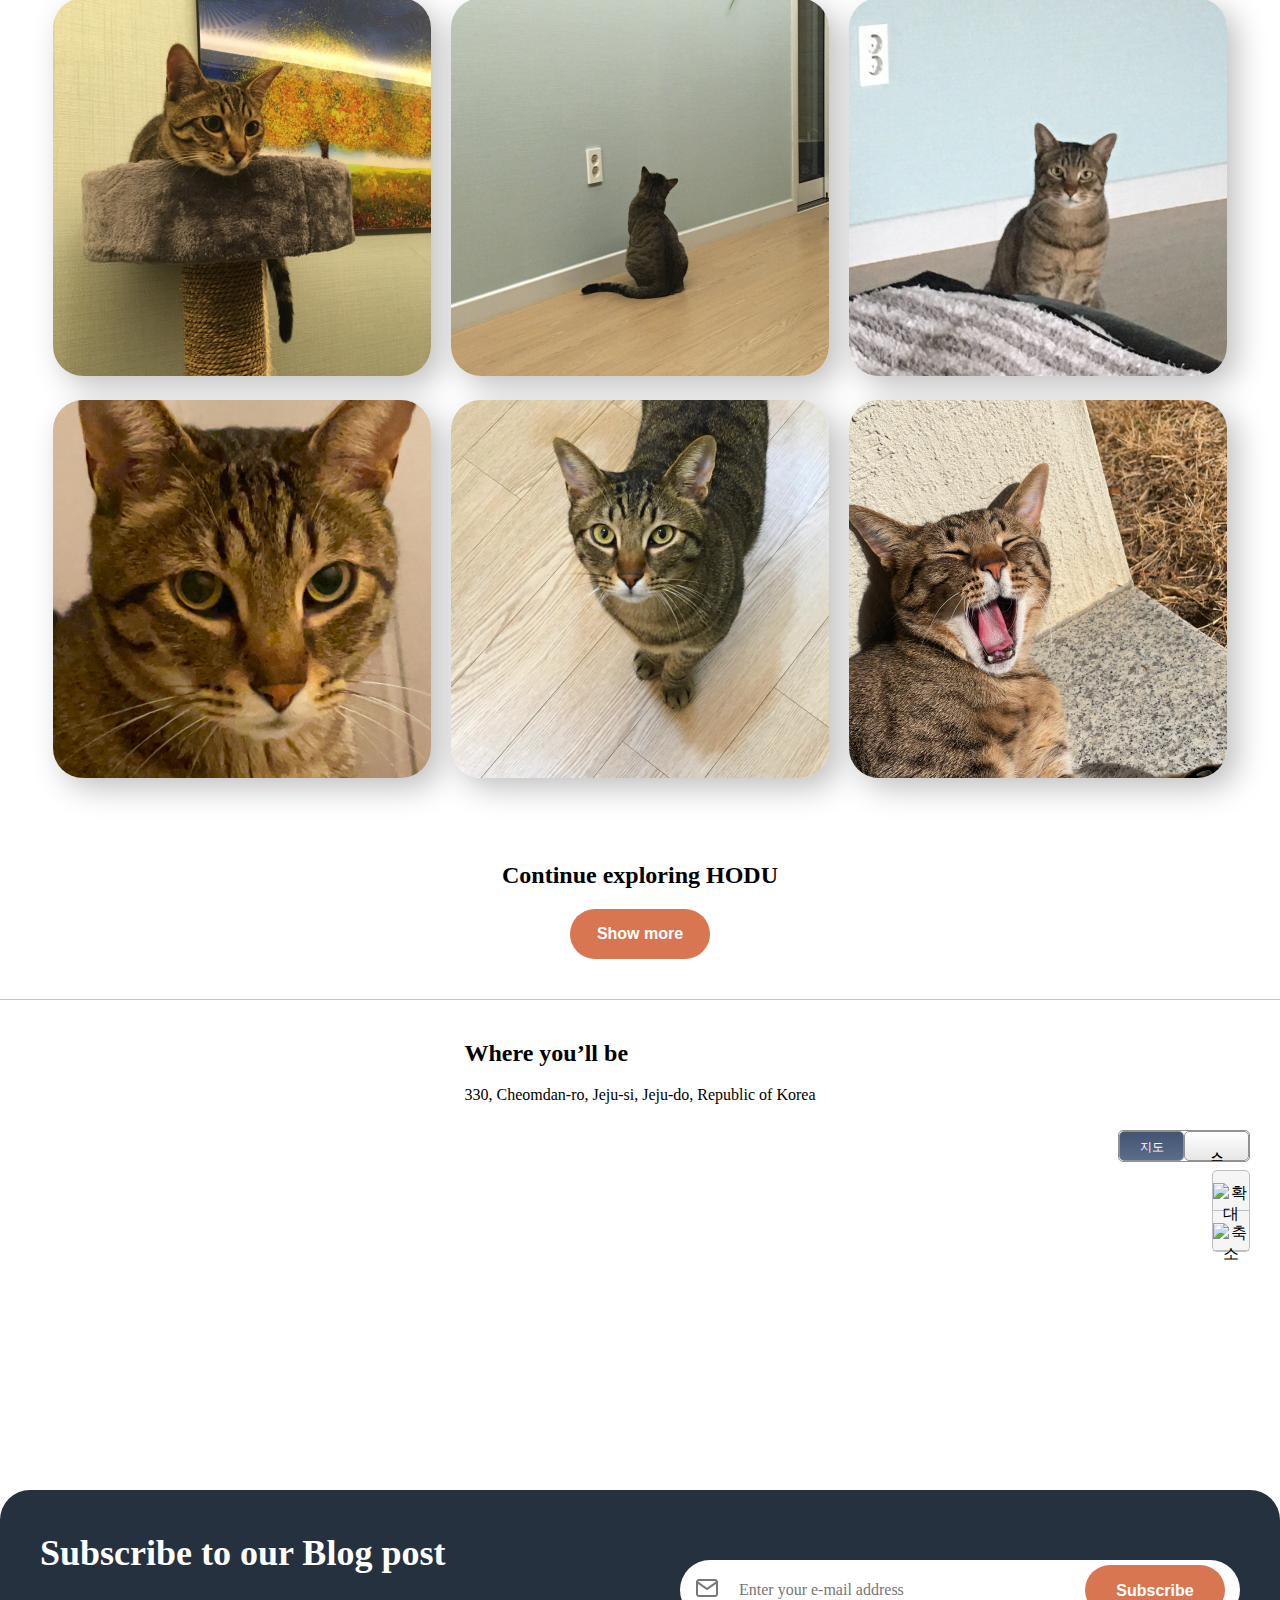
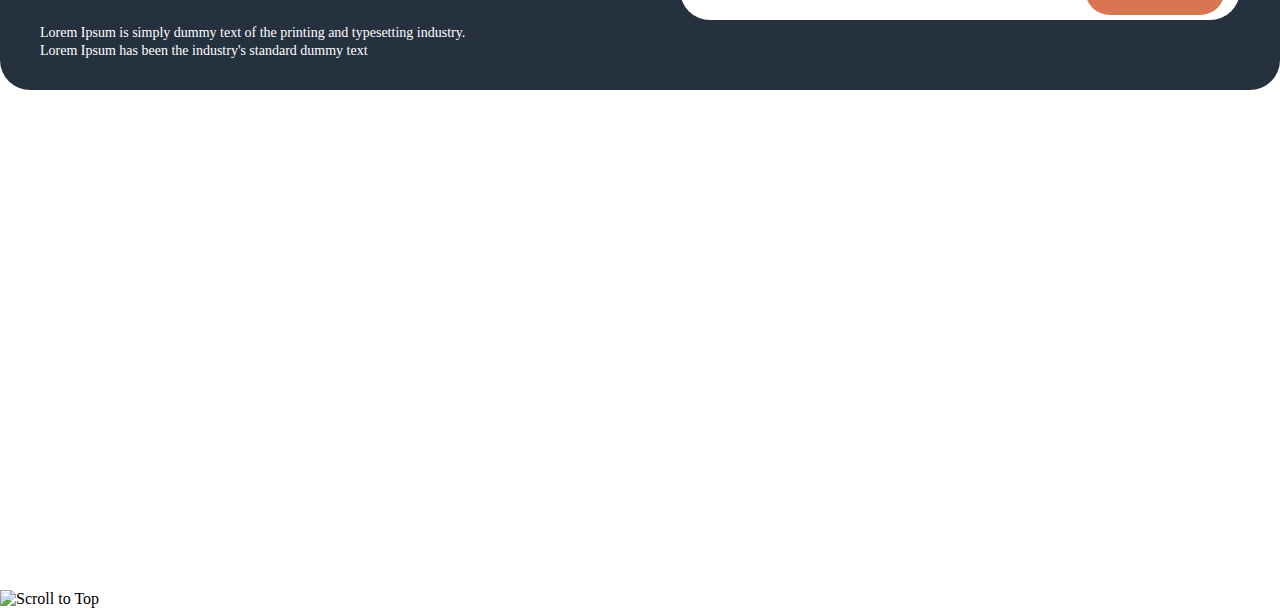
==== commit dd6c8df8: "[feat/scroll-top] 스크롤 탑 버튼 구현" ====
--- a/src/index.html
+++ b/src/index.html
@@ -198,5 +198,11 @@
             </div>
         </div>
     </footer>
+
+    <!-- scroll top btn -->
+    <div id="scrollTopBtn" class="scroll-top-btn">
+        <img src="./images/scroll_arrow_up_not_click.png" alt="Scroll to Top" class="scroll-top-btn-img">
+    </div>
+    <script src="./scroll_top.js"></script>
 </body>
 </html>--- a/src/style.css
+++ b/src/style.css
@@ -303,6 +303,141 @@
     height: 15px;
     padding: 12px 0;
     border: none;
+}
+
+/* Main Subscribe Styles */
+.subscribe {
+    display: flex; /* 수평으로 나열 */
+    justify-content: space-between; /* content와 form 사이 공간 확보 */
+    align-items: center; /* 중앙 정렬 */
+    width: 1280px;
+    height: 200px;
+    border-radius: 30px;
+    background: rgba(38, 49, 64, 1);
+    padding: 0 40px; /* 좌우 패딩 추가 */
+    box-sizing: border-box; /* 패딩 포함한 박스 크기 */
+}
+
+.subscribe__content {
+    width: 50%; /* 너비를 전체의 50%로 설정 */
+    max-width: 600px; /* 최대 너비 제한 */
+    display: flex;
+    flex-direction: column;
+    justify-content: center; /* 내용 수직 중앙 정렬 */
+    gap: 10px; /* 제목과 텍스트 사이 간격 */
+}
+
+.subscribe__content-title {
+    font-family: Pretendard;
+    font-size: 36px;
+    font-weight: 700;
+    line-height: 45px;
+    text-align: left;
+    color: white;
+}
+
+.subscribe__content-text {
+    font-family: Pretendard;
+    font-size: 14px;
+    font-weight: 400;
+    line-height: 18px;
+    text-align: left;
+    color: white;
+}
+
+.subscribe__form {
+    display: flex;
+    align-items: center;
+    width: 530px;
+    height: 60px;
+    top: 70px;
+    left: 692px;
+    border-radius: 60px;
+    background: white;
+    padding: 0 15px; /* 양쪽에 padding 추가 */
+    gap: 10px; /* 아이콘, 입력 필드, 버튼 사이의 간격 */
+}
+
+.subscribe__form-icon img {
+    width: 24px;
+    height: 24px;
+}
+
+.subscribe__form-input {
+    flex: 1; /* 남은 공간을 입력 필드가 차지하도록 설정 */
+    height: 100%; /* 입력 필드의 높이를 부모 요소에 맞춤 */
+    padding: 0 10px; /* 텍스트 좌우 패딩 */
+    font-size: 16px;
+    border: none; /* 기본 테두리 제거 */
+    border-radius: 0; /* 모서리 반경 제거 */
+    outline: none; /* 포커스 시 나타나는 기본 아웃라인 제거 */
+}
+.subscribe__form-button {
+    height: 100%; /* 버튼의 높이를 부모 요소에 맞춤 */
+    padding: 0 20px;
+    font-size: 16px;
+    background-color: #425470;
+    color: #fff;
+    border: none;
+    border-radius: 0 60px 0px 0px; /* 버튼에 맞는 모서리 반경 설정 */
+    cursor: pointer;
+    transition: background-color 0.3s ease;
+}
+.subscribe__form-input::placeholder {
+    font-family: Pretendard;
+    font-size: 16px;
+    font-weight: 400;
+    line-height: 20px;
+    text-align: left;
+    color: rgba(118, 118, 118, 1);
+
+}
+
+/* Modal Styles */
+.modal {
+    display: none; /* 기본적으로 숨김 */
+    position: fixed;
+    z-index: 1;
+    left: 0;
+    top: 0;
+    width: 100%;
+    height: 100%;
+    overflow: auto;
+    box-shadow: 0px 0px 30px 0px rgba(0, 0, 0, 0.2);
+    background-color: rgba(0, 0, 0, 0.5); /* 배경 어둡게 처리 */
+}
+
+/* 모달 콘텐츠 레이아웃 */
+.modal__content {
+    background-image: url('./images/modal_background.png'); /* 여기에 배경 이미지 경로를 입력 */
+    background-size: cover; /* 배경 이미지를 모달 크기에 맞게 조정 */
+    background-position: center; /* 배경 이미지 중앙 정렬 */
+    width: 600px;
+    height: 400px;
+    top: 3627px;
+    left: -700px;
+    gap: 0px;
+    border-radius: 30px;
+    text-align: center;
+}
+
+
+.modal h2 {
+    font-family: Pretendard;
+    font-size: 36px;
+    font-weight: 700;
+    line-height: 45px;
+    text-align: center;
+    color: rgba(217, 118, 82, 1);
+}
+
+.modal p {
+    font-family: Pretendard;
+    font-size: 14px;
+    font-weight: 400;
+    line-height: 18px;
+    text-align: center;
+    color: black;
 }
 
 /* Footer Styles */
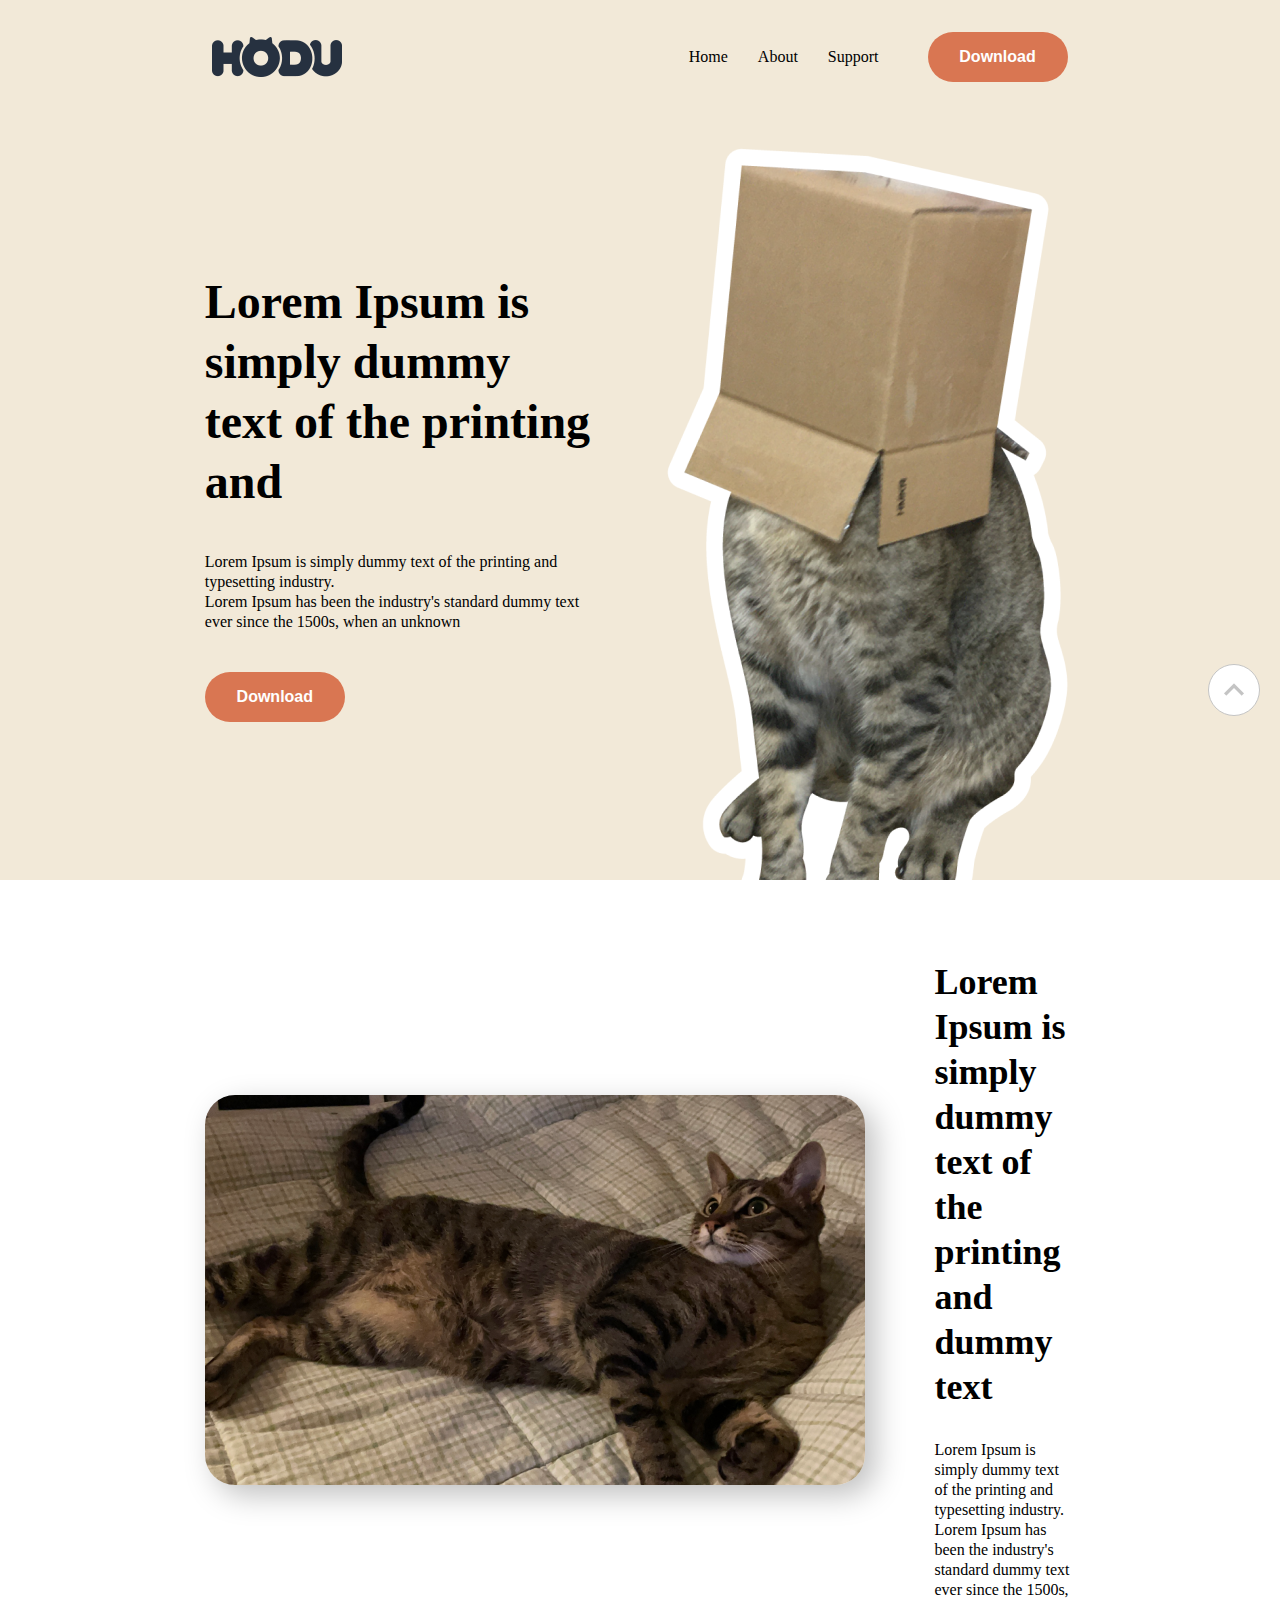
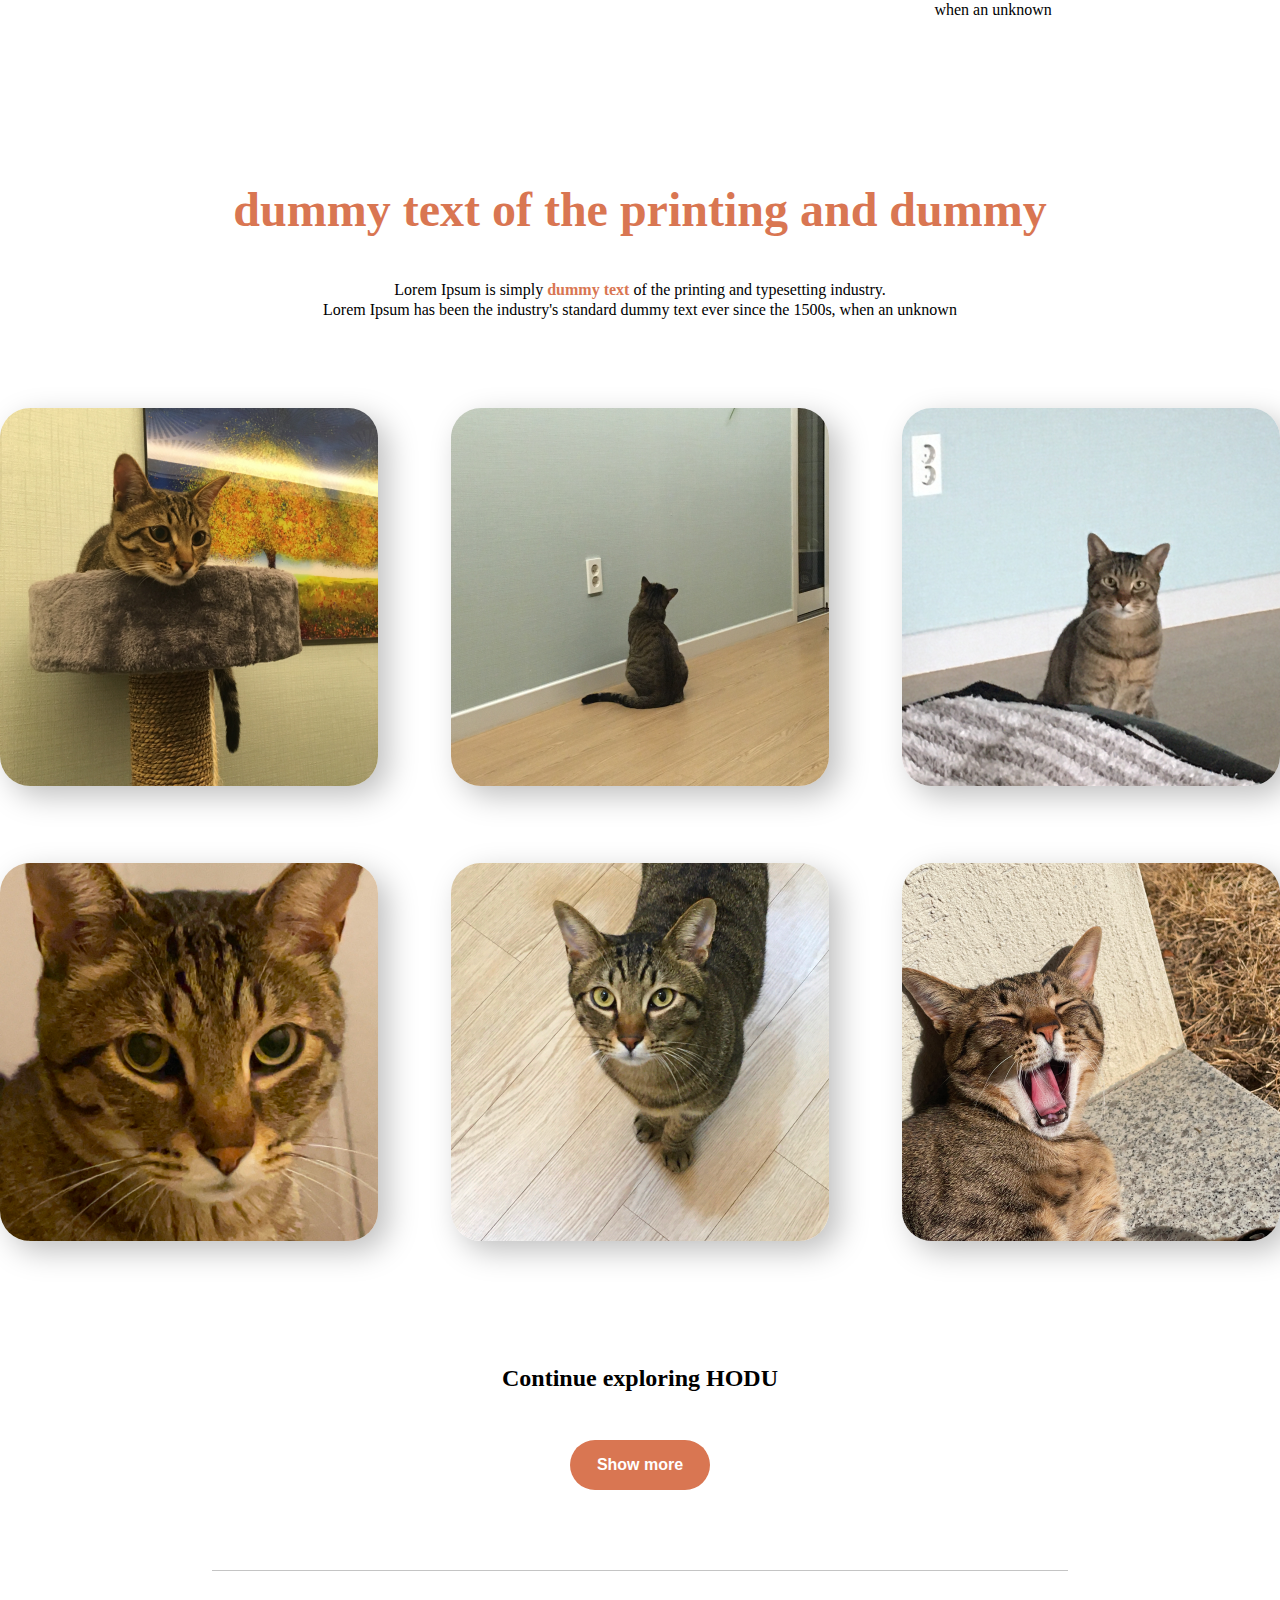
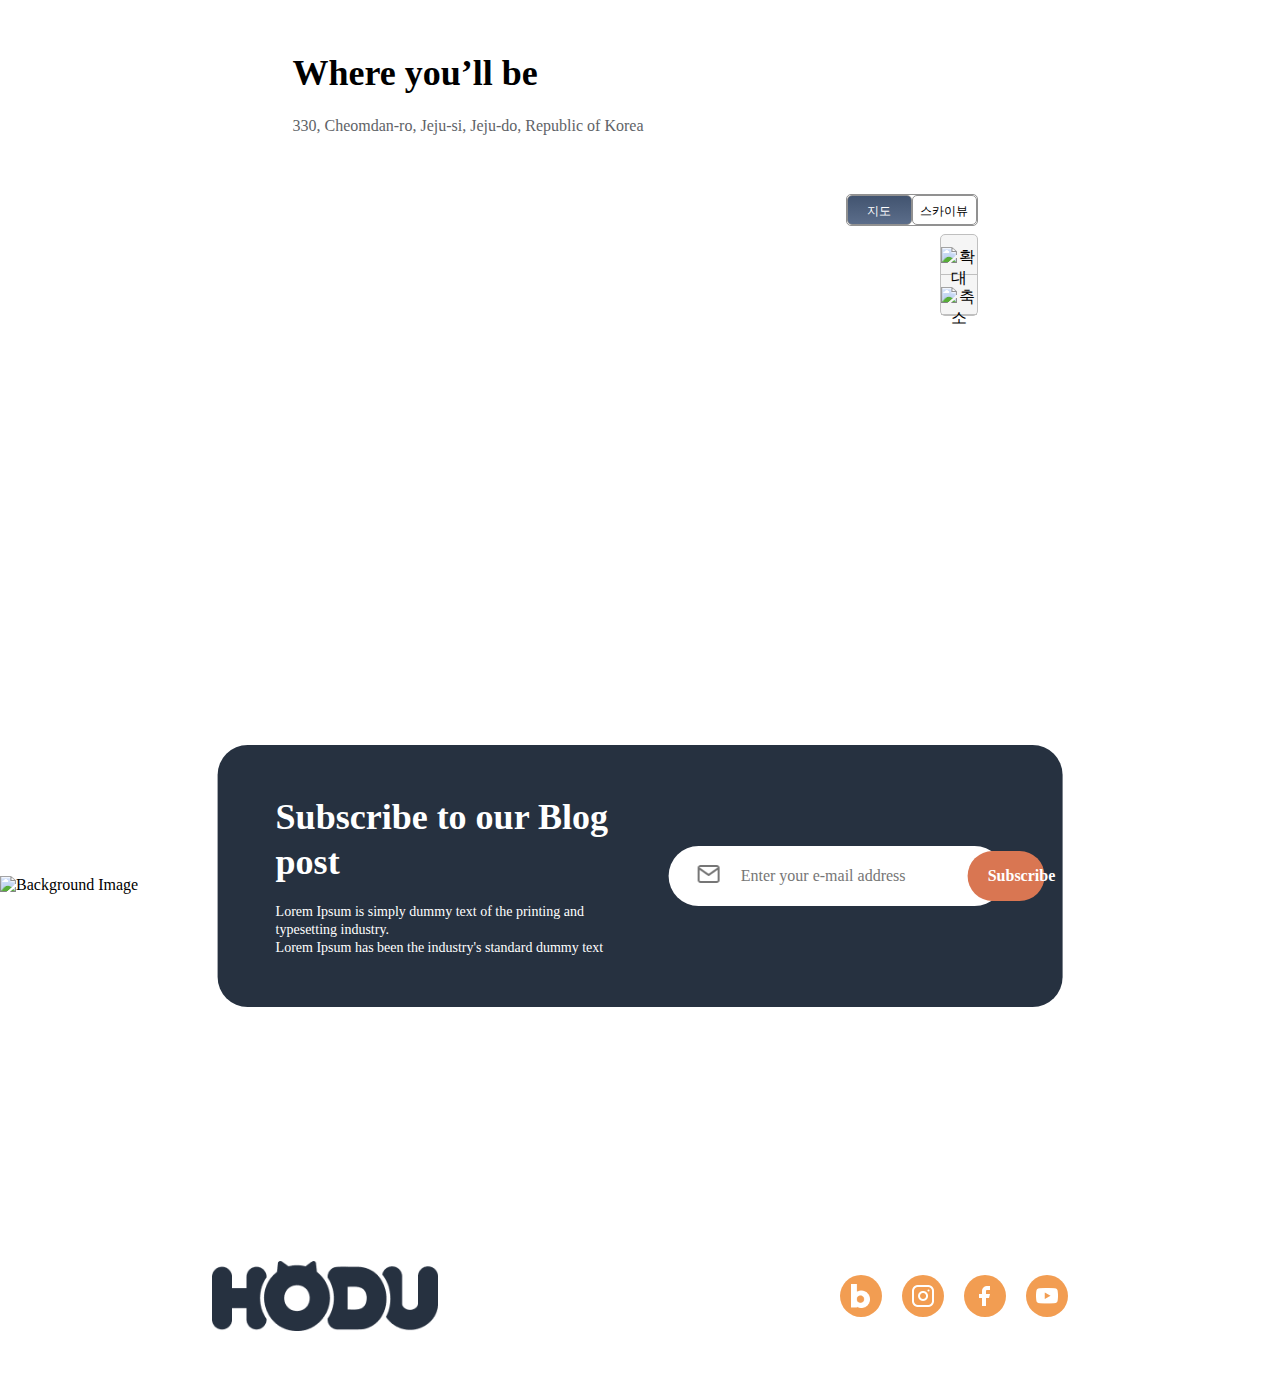
==== commit 023b350d: "[fix] 코드 수정" ====
--- a/src/index.html
+++ b/src/index.html
@@ -12,6 +12,18 @@
     <script type="text/javascript" src="//dapi.kakao.com/v2/maps/sdk.js?appkey=033eeb3ba316b2d802d2917757e39818"></script>
 </head>
 <body>
+    <!-- 모달 구조 -->
+    <div id="subscribeModal" class="modal">
+        <div class="modal__content">
+            <img src="./images/modal_cat.png" alt="Cat" class="modal__image">
+            <h2>Thank you!</h2>
+            <p>Lorem Ipsum is simply dummy text of the printing industry. </p>
+            <button class="btn btn--orange modal__close-btn">OK! I Love HODU</button>
+        </div>
+    </div>
+    <!-- subscribe_modal.js 파일 로드 -->
+    <script src="subscribe_modal.js"></script>
+
     <!-- Header -->
     <header class="header">
         <img src="images/header_logo.png" alt="HODU" class="header__logo-image"/>
@@ -31,14 +43,11 @@
         <section class="intro">
             <div class="intro__content">
                 <h1 class="intro__title">
-                    Lorem Ipsum is simply<br>
-                    dummy text of the printing and
+                    Lorem Ipsum is simply dummy text of the printing and
                 </h1>
                 <p class="intro__text">
-                    Lorem Ipsum is simply dummy text of the printing and<br>
-                    typesetting industry.<br>
-                    Lorem Ipsum has been the industry's standard dummy text<br>
-                    ever since the 1500s, when an unknown
+                    Lorem Ipsum is simply dummy text of the printing and typesetting industry.<br>
+                    Lorem Ipsum has been the industry's standard dummy text ever since the 1500s, when an unknown
                 </p>
                 <button type="button" class="btn btn--orange" onclick="location.href='#'">Download</button>
             </div>
@@ -50,13 +59,11 @@
             <img src="images/main_profile.png" alt="Cat" class="profile__image"/>
             <div class="profile__content">
                 <h2 class="profile__title">
-                    Lorem Ipsum is simply<br>
-                    dummy text of the printing<br>
-                    and dummy text
+                    Lorem Ipsum is simply dummy text of the printing and dummy text
                 </h2>
                 <p class="profile__text">
-                    Lorem Ipsum is simply dummy text of the printing and typesetting<br>
-                    industry.
+                    Lorem Ipsum is simply dummy text of the printing and typesetting industry.<br>
+                    Lorem Ipsum has been the industry's standard dummy text ever since the 1500s, when an unknown
                 </p>
             </div>
         </section>
@@ -105,10 +112,10 @@
                 </h2>
                 <button type="button" class="btn btn--orange" onclick="location.href='#'">Show more</button>
             </div>
-
-            <!-- Divider Line -->
-            <div class="photo-gallery__divider"></div>
-        </section>
+        </section>
+
+        <!-- Divider Line -->
+        <div class="divider"></div>
 
         <!-- Map Section -->
         <section class="location">
@@ -126,7 +133,7 @@
                 <!-- 지도타입 컨트롤 div -->
                 <div class="custom_typecontrol radius_border">
                     <span id="btnRoadmap" class="selected_btn">지도</span>
-                    <span id="btnSkyview" class="btn">스카이뷰</span>
+                    <span id="btnSkyview" class="unselected_btn">스카이뷰</span>
                 </div>
                 <!-- 지도 확대, 축소 컨트롤 div -->
                 <div class="custom_zoomcontrol radius_border">
@@ -156,21 +163,6 @@
                 <input type="email" placeholder="Enter your e-mail address" class="subscribe__form-input">
                 <button class="btn btn--orange" onclick="openModal()">Subscribe</button>
             </div>
-
-            <!-- 모달 구조 -->
-            <div id="subscribeModal" class="modal">
-                <div class="modal__content">
-                    <span class="modal__close">&times;</span>
-                    <div class="modal__image">
-                        <img src="./images/modal_cat.png" alt="Cat">
-                    </div>
-                    <h2>Thank you!</h2>
-                    <p>Lorem Ipsum is simply dummy text of the printing industry. </p>
-                    <button class="btn btn--orange modal__close-btn">OK! I Love HODU</button>
-                </div>
-            </div>
-            <!-- subscribe_modal.js 파일 로드 -->
-            <script src="subscribe_modal.js"></script>
         </section>
     </main>
     <!-- Footer -->
@@ -181,7 +173,7 @@
         </div>
         <!-- logo & sns icon -->
         <div class="footer-bottom">
-            <img src="./images/footer_logo.png" alt="Logo" class="footer-logo">
+            <img src="./images/footer_logo.png" alt="Logo" class="footer__logo-img">
             <div class="footer-sns">
                 <div class="sns-icon">
                     <img src="./images/footer_icon_blog.png" alt="Blog">
--- a/src/style.css
+++ b/src/style.css
@@ -31,22 +31,22 @@
     display: flex;
     justify-content: space-between;
     align-items: center;
-    padding: 20px 40px;
+    padding: 32px 16.6%;
     background: rgba(242, 233, 216, 1);
     margin: 0 auto;
     height: auto;
 }
 
 .header__logo-image {
-    max-width: 200px;
+    max-width: 130px;
     width: 100%;
     height: auto;
-    margin-left: 20px; /* 왼쪽 여백*/
 }
 
 .header__nav {
     display: flex;
     align-items: center;
+    gap: 49px;
 }
 
 .header__nav-list {
@@ -54,10 +54,7 @@
     list-style-type: none;
     margin: 0;
     padding: 0;
-}
-
-.header__nav-item {
-    margin-right: 20px;
+    gap: 30px;
 }
 
 .header__nav-link {
@@ -74,16 +71,14 @@
     display: flex;
     align-items: center;
     justify-content: space-between;
-    padding: 20px;
-    max-width: 1200px;
+    padding: 0 16%;
     background: rgba(242, 233, 216, 1);
-    margin: 0 auto;
-    gap: 20px; /* content-img 갭 설정 */
+    gap: 8%; /* content-img 갭 설정 */
 }
 .intro__content {
     display: flex;
     flex-direction: column; /* 수직 배치 */
-    max-width: 600px;
+    gap: 40px;
 }
 
 .intro__title {
@@ -91,6 +86,7 @@
     font-weight: 700;
     line-height: 60px;
     text-align: left;
+    margin: 0;
 }
 
 .intro__text {
@@ -98,24 +94,28 @@
     font-weight: 400;
     line-height: 20px;
     text-align: left;
+    margin: 0;
 }
 
 /* Main Profile Styles */
 .profile {
     display: flex;
     justify-content: center;
-    padding: 40px 20px;
+    padding: 80px 16%;
     background: #fff;
+    align-items: center;
+    gap: 8%; /* content-img 갭 설정 */
 }
 
 .profile__image {
     box-shadow: 10px 10px 30px 0px rgba(0, 0, 0, 0.25);
-    margin-right: 100px; /* content-img 갭 설정 */
     border-radius: 30px;
 }
 
 .profile__content {
-    max-width: 600px;
+    display: flex;
+    flex-direction: column; /* 수직 배치 */
+    gap: 30px;
 }
 
 .profile__title {
@@ -123,7 +123,7 @@
     font-weight: 700;
     line-height: 45px;
     text-align: left;
-
+    margin: 0px;
 }
 
 .profile__text {
@@ -131,6 +131,7 @@
     font-weight: 400;
     line-height: 20px;
     text-align: left;
+    margin: 0px;
 }
 
 /* Photo Gallery Styling */
@@ -138,12 +139,15 @@
     display: flex;
     flex-direction: column; /* 수직 정렬 */
     align-items: center;
-
+    padding: 80px 16%;
 }
 
 .photo-gallery__content {
-    text-align: center;
-    margin-bottom: 40px; /* content-grid 갭 설정 */
+    display: flex;
+    flex-direction: column; /* 수직 배치 */
+    text-align: center;
+    gap: 40px;
+    margin-bottom: 88px;
 }
 
 .photo-gallery__content-title {
@@ -152,6 +156,7 @@
     line-height: 60px;
     text-align: center;
     color: rgba(217, 118, 82, 1);
+    margin: 0px;
 }
 
 .photo-gallery__content-text {
@@ -159,6 +164,7 @@
     font-weight: 400;
     line-height: 20px;
     text-align: center;
+    margin: 0px;
 }
 
 .photo-gallery__content-highlight {
@@ -172,7 +178,7 @@
 .photo-gallery__grid {
     display: grid;
     grid-template-columns: repeat(3, 1fr);
-    gap: 20px; /* item 갭 설정 */
+    gap: 73px; /* item 갭 설정 */
 }
 
 .photo-gallery__image {
@@ -185,8 +191,12 @@
 }
 
 .photo-gallery__additional {
-    text-align: center;
-    margin-top: 60px; /* 그리드와 여백 설정 */
+    display: flex;
+    flex-direction: column; /* 수직 배치 */
+    align-items: center;
+    gap: 28px;
+    text-align: center;
+    margin-top: 100px; /* 그리드와 여백 설정 */
 }
 
 .photo-gallery__additional-text {
@@ -194,21 +204,48 @@
     font-weight: 700;
     line-height: 30px;
     text-align: center;
-}
-
-.photo-gallery__divider{
-    width: 1280px;
+    margin: 0px;
+}
+
+.divider{
     height: 1px;
     background: rgba(196, 196, 196, 1);
-    margin: 40px auto 0 auto; /* 중앙에 배치 */
+    margin: 0 16.6% 68px 16.6%; /* 중앙에 배치 */
 }
 
 /* Location Styling */
 .location{
     display: flex;
     flex-direction: column; /* 콘텐츠와 지도를 수직으로 나열 */
-    align-items: center; /* 콘텐츠를 중앙 정렬 */
-    padding: 20px; /* 필요에 따라 여백 조정 */
+    align-items: flex-start; /* 콘텐츠를 중앙 정렬 */
+    padding: 0 16.6%;
+    margin: 80px;
+}
+
+.location__content{
+    display: flex;
+    flex-direction: column; /* 수직 정렬*/
+    gap: 20px;
+    margin-bottom: 48px;
+}
+
+.location__title{
+    margin: 0px;
+    font-family: Pretendard;
+    font-size: 36px;
+    font-weight: 700;
+    line-height: 45px;
+    text-align: left;
+}
+
+.location__text{
+    margin: 0px;
+    font-family: Pretendard;
+    font-size: 16px;
+    font-weight: 500;
+    line-height: 20px;
+    text-align: left;
+    color: rgba(96, 99, 103, 1);
 }
 
 /* KakaoMap Styling*/
@@ -307,14 +344,17 @@
 
 /* Main Subscribe Styles */
 .subscribe {
+    position: relative;
+    left: 50%;
+    transform: translate(-50%, 50%);
+    z-index: 999;
     display: flex; /* 수평으로 나열 */
     justify-content: space-between; /* content와 form 사이 공간 확보 */
     align-items: center; /* 중앙 정렬 */
-    width: 1280px;
-    height: 200px;
+    width: 66vw;
     border-radius: 30px;
     background: rgba(38, 49, 64, 1);
-    padding: 0 40px; /* 좌우 패딩 추가 */
+    padding: 50px 58px; /* 좌우 패딩 추가 */
     box-sizing: border-box; /* 패딩 포함한 박스 크기 */
 }
 
@@ -324,7 +364,7 @@
     display: flex;
     flex-direction: column;
     justify-content: center; /* 내용 수직 중앙 정렬 */
-    gap: 10px; /* 제목과 텍스트 사이 간격 */
+    gap: 18px; /* 제목과 텍스트 사이 간격 */
 }
 
 .subscribe__content-title {
@@ -334,6 +374,7 @@
     line-height: 45px;
     text-align: left;
     color: white;
+    margin: 0px;
 }
 
 .subscribe__content-text {
@@ -343,24 +384,24 @@
     line-height: 18px;
     text-align: left;
     color: white;
+    margin: 0px;
 }
 
 .subscribe__form {
     display: flex;
     align-items: center;
-    width: 530px;
+    width: 41.4%;
     height: 60px;
-    top: 70px;
-    left: 692px;
     border-radius: 60px;
     background: white;
-    padding: 0 15px; /* 양쪽에 padding 추가 */
-    gap: 10px; /* 아이콘, 입력 필드, 버튼 사이의 간격 */
+    padding: 0 6px 0 28px;
+    gap: 10px;
 }
 
 .subscribe__form-icon img {
     width: 24px;
     height: 24px;
+    line-height: 0;
 }
 
 .subscribe__form-input {
@@ -372,16 +413,15 @@
     border-radius: 0; /* 모서리 반경 제거 */
     outline: none; /* 포커스 시 나타나는 기본 아웃라인 제거 */
 }
-.subscribe__form-button {
-    height: 100%; /* 버튼의 높이를 부모 요소에 맞춤 */
-    padding: 0 20px;
-    font-size: 16px;
-    background-color: #425470;
-    color: #fff;
+.subscribe__form .btn--orange{
+    width: 25.5%;
+    height: 50px;
+    font-family: Pretendard;
+    font-size: 16px;
+    font-weight: 700;
+    line-height: 20px;
+    text-align: center;
     border: none;
-    border-radius: 0 60px 0px 0px; /* 버튼에 맞는 모서리 반경 설정 */
-    cursor: pointer;
-    transition: background-color 0.3s ease;
 }
 .subscribe__form-input::placeholder {
     font-family: Pretendard;
@@ -397,7 +437,7 @@
 .modal {
     display: none; /* 기본적으로 숨김 */
     position: fixed;
-    z-index: 1;
+    z-index: 1000;
     left: 0;
     top: 0;
     width: 100%;
@@ -413,14 +453,21 @@
     background-size: cover; /* 배경 이미지를 모달 크기에 맞게 조정 */
     background-position: center; /* 배경 이미지 중앙 정렬 */
     width: 600px;
-    height: 400px;
-    top: 3627px;
-    left: -700px;
-    gap: 0px;
+    /*height: 400px;*/
     border-radius: 30px;
     text-align: center;
-}
-
+    position: absolute;
+    top: 50%;
+    left: 50%;
+    transform: translate(-50%, -50%);
+}
+
+.modal__image{
+    width: 110px;
+    height: 112px;
+    margin-top: 60px;
+    margin-bottom: 24px;
+}
 
 .modal h2 {
     font-family: Pretendard;
@@ -429,6 +476,8 @@
     line-height: 45px;
     text-align: center;
     color: rgba(217, 118, 82, 1);
+    margin: 0;
+    margin-bottom: 12px;
 }
 
 .modal p {
@@ -438,24 +487,19 @@
     line-height: 18px;
     text-align: center;
     color: black;
+    margin: 0;
+    margin-bottom: 38px;
+}
+
+.modal .btn{
+    margin-bottom: 40px;
+    width: 183px;
 }
 
 /* Footer Styles */
-.footer {
-    position: relative;
-    width: 100%;
-    height: 500px;
-    overflow: hidden;
-}
-
 .footer .footer-image-container {
-    width: 1920px;
+    width: 100%;
     height: 340px;
-    position: absolute;
-    top: 0;
-    left: 50%;
-    transform: translateX(-50%);
-    overflow: hidden;
 }
 
 .footer .footer-image-container img {
@@ -469,69 +513,59 @@
     display: flex;
     justify-content: space-between; /* 좌우 공간을 자동으로 나누어 배치 */
     align-items: center; /* 수직 중앙 정렬 */
-    width: 1920px;
     height: 160px;
-    padding: 45px 320px; /* 위, 아래 45px / 좌, 우 320px */
-    position: absolute;
-    top: 340px; /* footer 영역 바로 아래에 위치하도록 수정 */
-    left: 50%;
-    transform: translateX(-50%); /* 중앙 정렬 */
     gap: 0px;
     opacity: 1; /* 보이도록 설정 */
-}
-
-.footer .footer-logo {
-    height: 70px; /* 로고 크기 조정, 필요에 따라 조절 */
+    padding: 0 16.6%;
+}
+
+.footer .footer__logo-img {
+    max-width: 226px;
+    width: 100%;
+    height: auto;
 }
 
 .footer .footer-sns {
     display: flex;
     gap: 20px; /* SNS 아이콘 사이 간격 조절 */
-    position: relative; /* 각 SNS 아이콘을 절대적으로 위치시키기 위해 필요 */
 }
 
 /* 원형 배경 설정 */
-.footer .footer-sns img {
-    width: 42px; /* SNS 아이콘의 크기 조정 */
-    height: 42px; /* SNS 아이콘의 크기 조정 */
+.footer .footer-sns .sns-icon {
+    width: 42px;
+    height: 42px;
     border-radius: 50%; /* 원형으로 만들기 */
-    background: rgba(242, 157, 82, 1); /* 배경 색상 */
+    background: rgba(242, 157, 82, 1);
     display: flex;
     align-items: center;
     justify-content: center;
-    object-fit: contain; /* 아이콘이 원 안에 잘 맞게 설정 */
 }
 
 .footer .footer-sns .sns-icon img {
     width: 24px;
     height: 24px;
-    object-fit:  contain; /* 이미지가 원형 배경 안에 잘 맞도록 설정 */
-}
-
-.footer .footer-logo {
-    height: 70px; /* 로고 크기 조정, 필요에 따라 조절 */
-}
-
-.footer .footer-sns {
-    display: flex;
-    gap: 20px; /* SNS 아이콘 사이 간격 조절 */
-    position: relative; /* 각 SNS 아이콘을 절대적으로 위치시키기 위해 필요 */
-}
-
-/* 원형 배경 설정 */
-.footer .footer-sns img {
-    width: 42px; /* SNS 아이콘의 크기 조정 */
-    height: 42px; /* SNS 아이콘의 크기 조정 */
-    border-radius: 50%; /* 원형으로 만들기 */
-    background: rgba(242, 157, 82, 1); /* 배경 색상 */
+    object-fit: contain; /* 아이콘이 원 안에 잘 맞게 설정 */
+}
+
+/* Scroll top button Styles*/
+.scroll-top-btn {
+    position: fixed;
+    bottom: 184px;
+    right: 20px;
+    width: 50px;
+    height: 50px;
+    background-color: white;
+    border: 1px solid rgba(196, 196, 196, 1);
+    border-radius: 50%;
     display: flex;
     align-items: center;
     justify-content: center;
-    object-fit: contain; /* 아이콘이 원 안에 잘 맞게 설정 */
-}
-
-.footer .footer-sns .sns-icon img {
-    width: 24px;
-    height: 24px;
-    object-fit:  contain; /* 이미지가 원형 배경 안에 잘 맞도록 설정 */
-}+    z-index: 1000;
+    transition: background-color 0.3s ease, transform 0.3s ease; /* 부드러운 전환 효과 */
+}
+
+/* 스크롤 탑 버튼 hover 상태 */
+.scroll-top-btn:hover {
+    content: url('./images/scroll_arrow_up_click.png'); /* 호버 시 이미지 변경 */
+    transform: scale(1.1); /* 버튼 확대 효과 */
+}
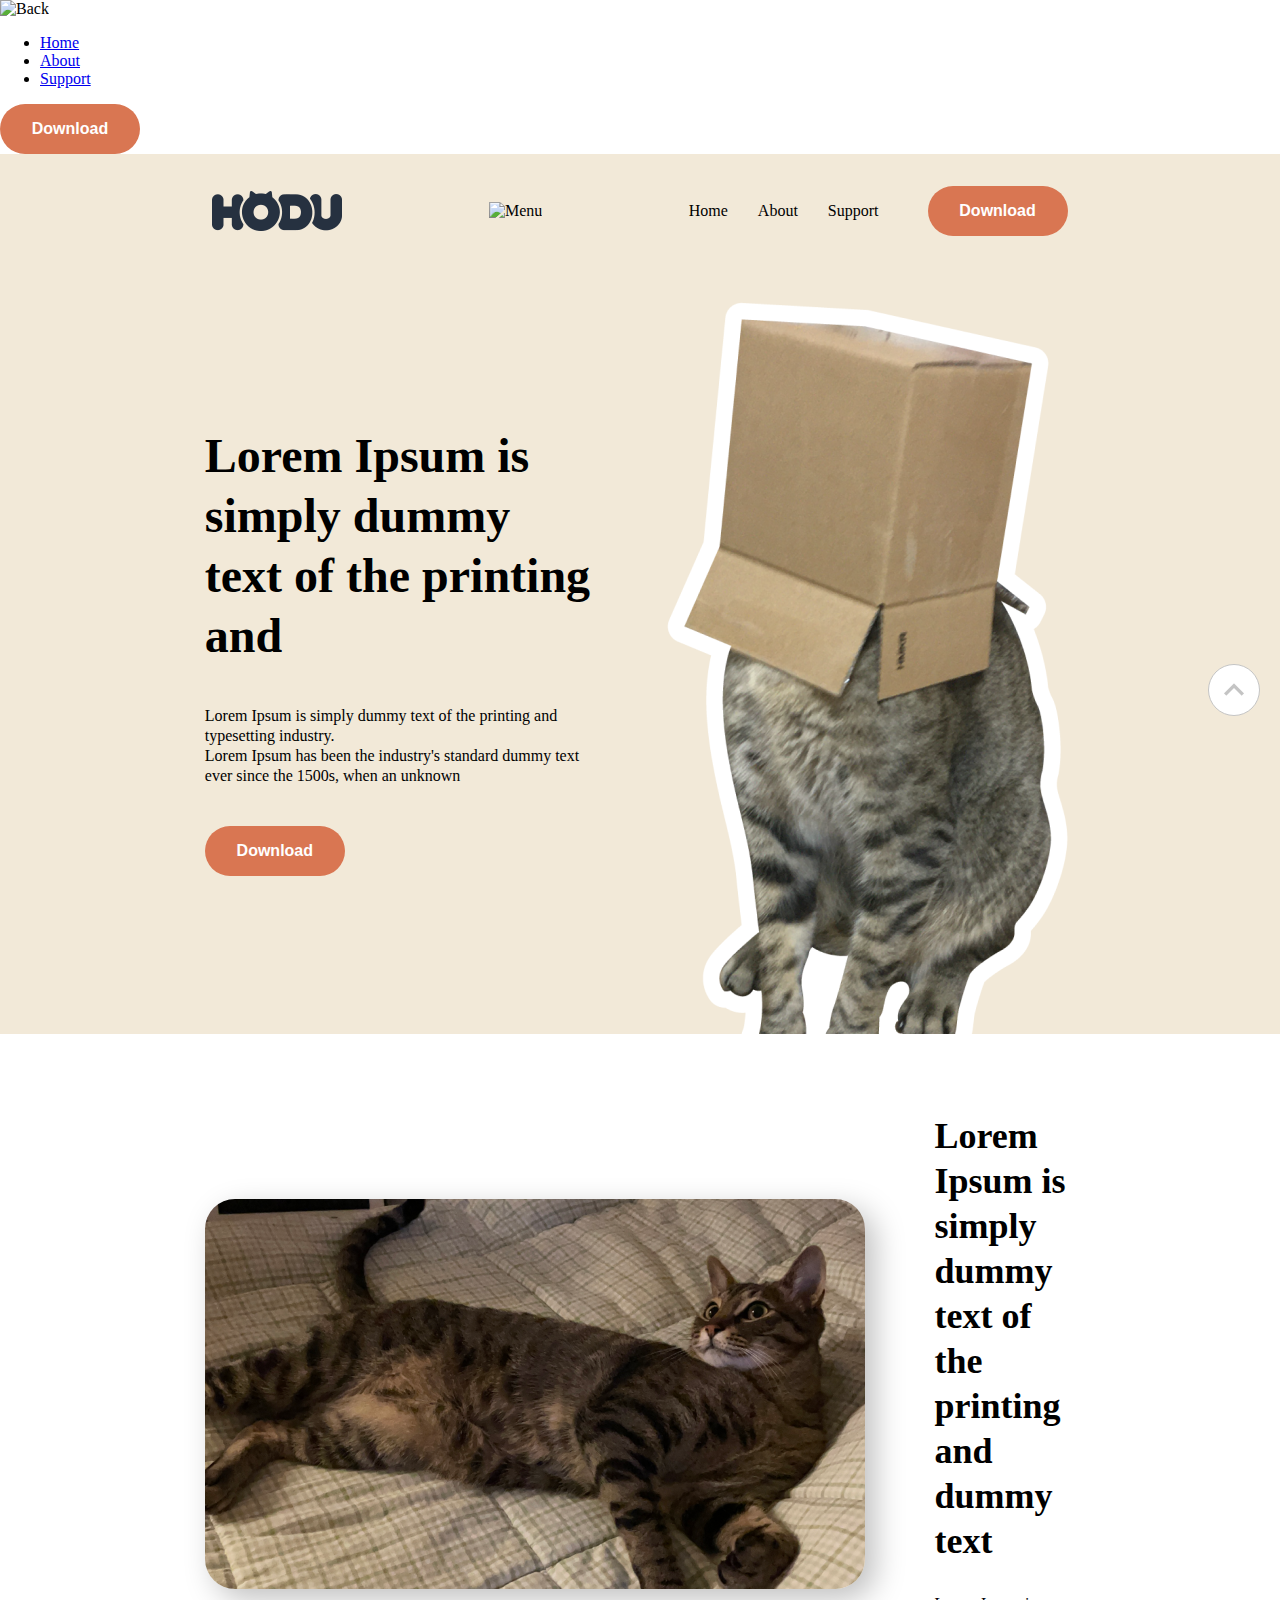
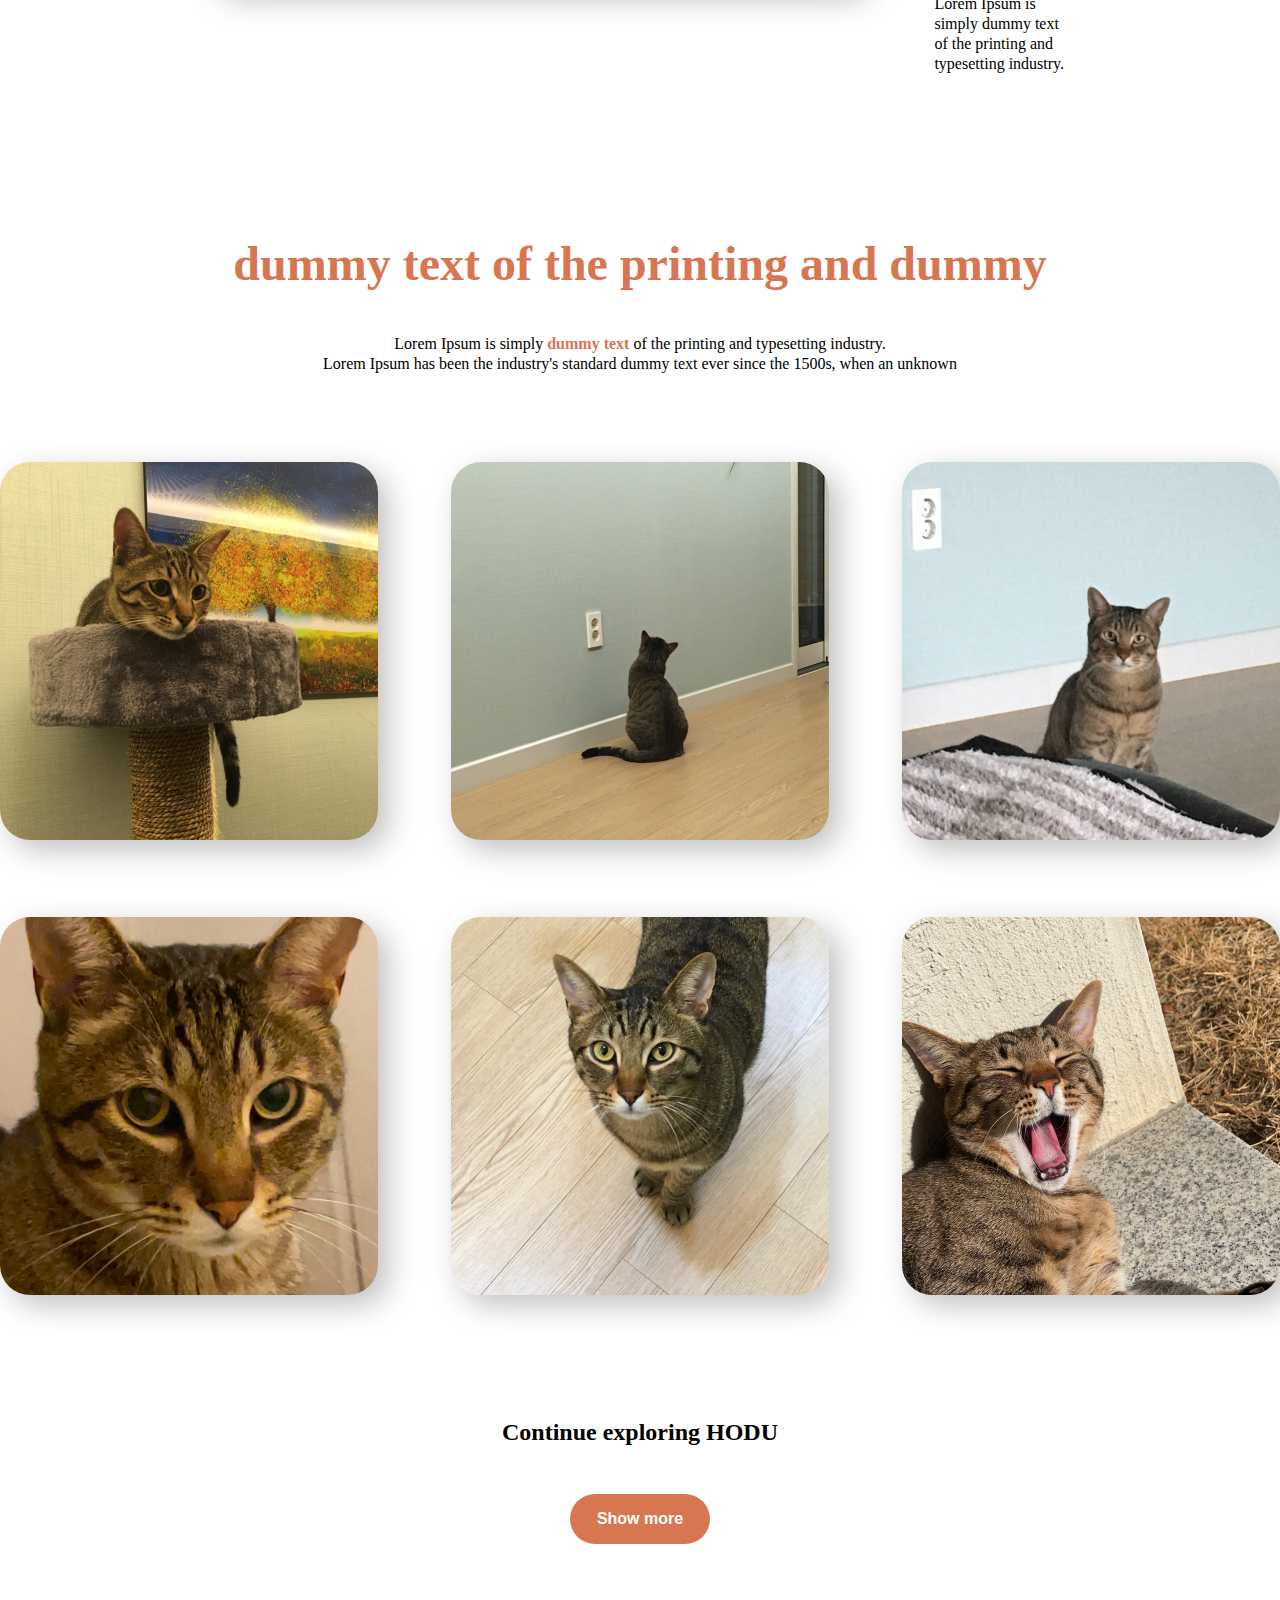
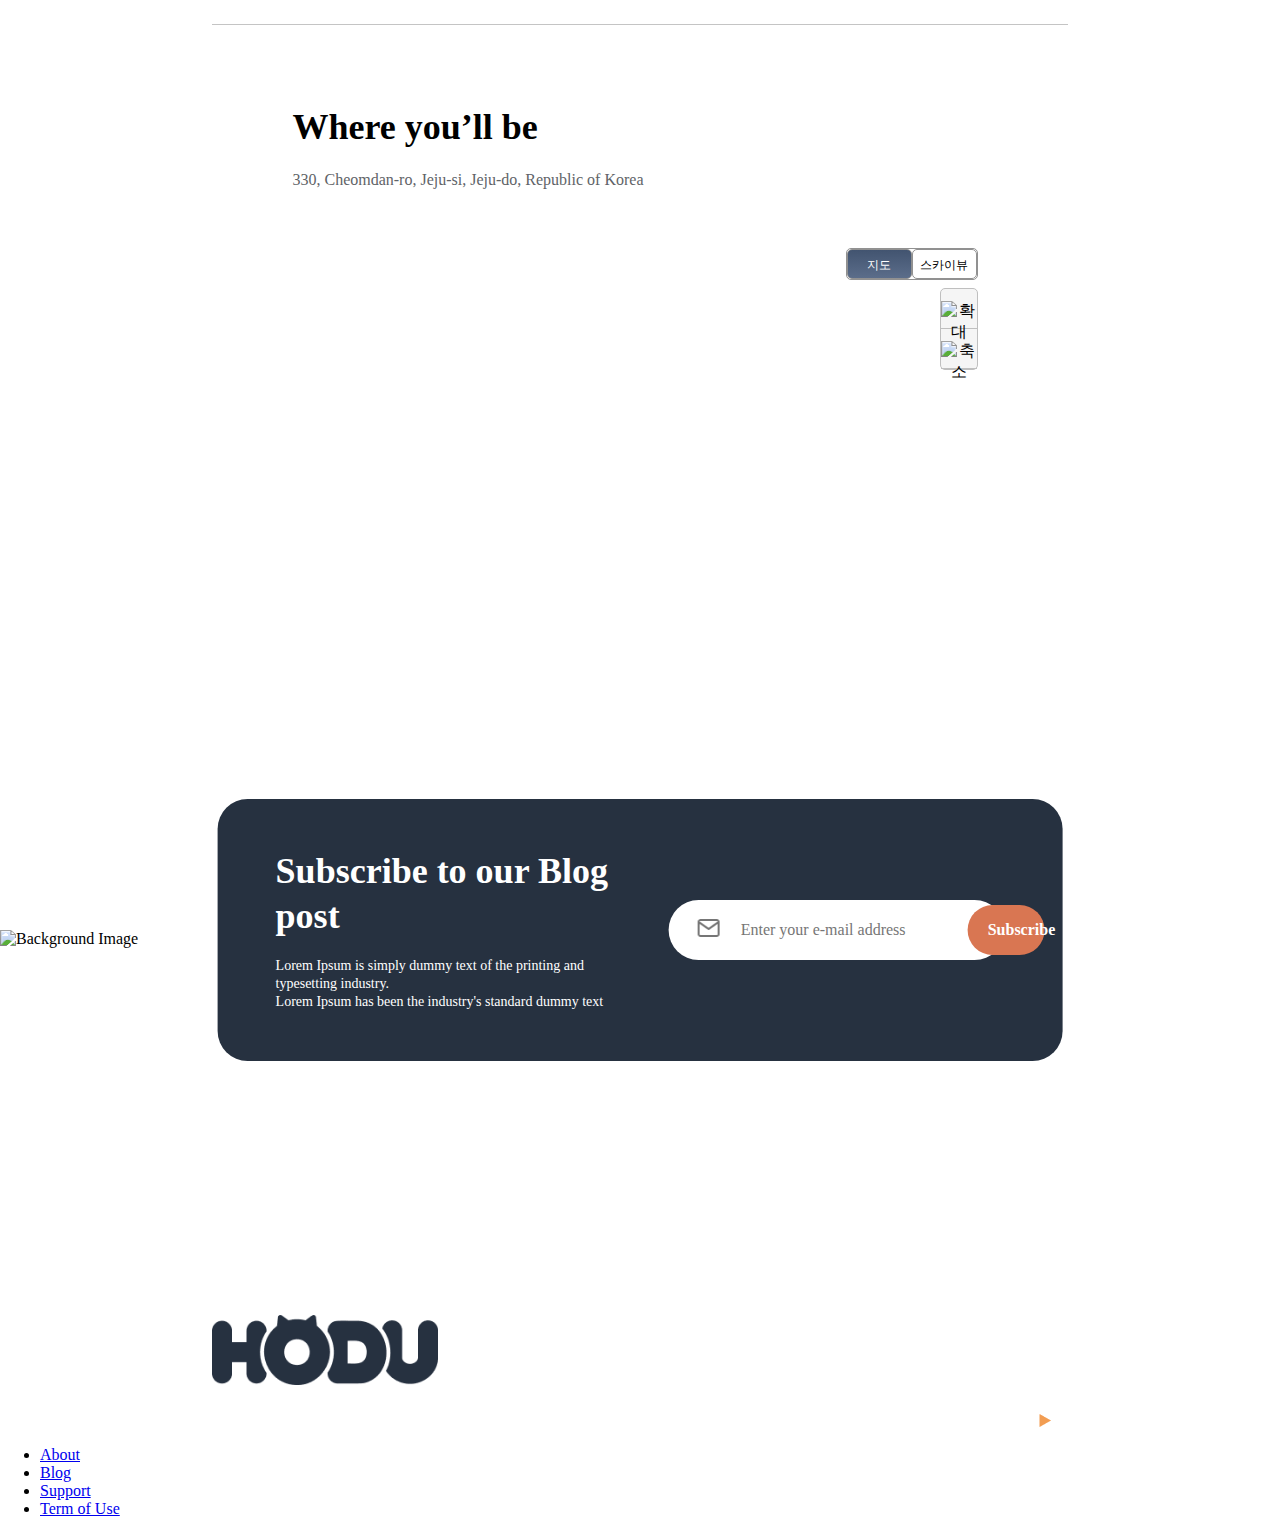
==== commit 104ca8a6: "[feat/mobile] 모바일 사이즈일 때만 보이는 요소 구현" ====
--- a/src/index.html
+++ b/src/index.html
@@ -8,6 +8,8 @@
     <link href="https://fonts.googleapis.com/css2?family=Pretendard:wght@700&display=swap" rel="stylesheet">
     <!-- css 불러오기 -->
     <link rel="stylesheet" type="text/css" href="style.css">
+    <link rel="stylesheet" type="text/css" href="mobile_style.css">
+
     <!-- 카카오 지도 API 불러오기 -->
     <script type="text/javascript" src="//dapi.kakao.com/v2/maps/sdk.js?appkey=033eeb3ba316b2d802d2917757e39818"></script>
 </head>
@@ -24,9 +26,28 @@
     <!-- subscribe_modal.js 파일 로드 -->
     <script src="subscribe_modal.js"></script>
 
+    <!-- sidebar -->
+    <div id="sidebar" class="sidebar">
+        <img src="images/sidebar_arrow_right.png" alt="Back" class="sidebar__back-icon" onclick="toggleSidebar()"/>
+        <nav class="sidebar__nav">
+            <ul class="sidebar__nav-list">
+                <li class="sidebar__nav-item"><a href="#" class="sidebar__nav-link">Home</a></li>
+                <li class="sidebar__nav-item"><a href="#" class="sidebar__nav-link">About</a></li>
+                <li class="sidebar__nav-item"><a href="#" class="sidebar__nav-link">Support</a></li>
+            </ul>
+            <button type="button" class="btn btn--orange" onclick="location.href='#'">Download</button>
+        </nav>
+    </div>
+    <!-- subscribe_modal.js 파일 로드 -->
+    <script src="sidebar.js"></script>
+
     <!-- Header -->
     <header class="header">
         <img src="images/header_logo.png" alt="HODU" class="header__logo-image"/>
+
+        <!-- menubar icon -->
+        <img src="images/header_menu_icon.png" alt="Menu" class="header__menu-icon" onclick="toggleSidebar()"/>
+
         <!-- navigation -->
         <nav class="header__nav">
             <ul class="header__nav-list">
@@ -36,6 +57,7 @@
             </ul>
             <button type="button" class="btn btn--orange" onclick="location.href='#'">Download</button>
         </nav>
+
     </header>
     <!-- Main -->
     <main class="main">
@@ -62,8 +84,7 @@
                     Lorem Ipsum is simply dummy text of the printing and dummy text
                 </h2>
                 <p class="profile__text">
-                    Lorem Ipsum is simply dummy text of the printing and typesetting industry.<br>
-                    Lorem Ipsum has been the industry's standard dummy text ever since the 1500s, when an unknown
+                    Lorem Ipsum is simply dummy text of the printing and typesetting industry.
                 </p>
             </div>
         </section>
@@ -171,10 +192,10 @@
         <div class="footer-image-container">
             <img src="./images/footer_cat.png" alt="Background Image">
         </div>
-        <!-- logo & sns icon -->
+        <!-- logo & sns icon & nav-->
         <div class="footer-bottom">
             <img src="./images/footer_logo.png" alt="Logo" class="footer__logo-img">
-            <div class="footer-sns">
+            <div class="footer__sns">
                 <div class="sns-icon">
                     <img src="./images/footer_icon_blog.png" alt="Blog">
                 </div>
@@ -188,6 +209,15 @@
                     <img src="./images/footer_icon_youtube.png" alt="YouTube">
                 </div>
             </div>
+        </div>
+        <!-- 우측 링크 목록 -->
+        <div class="footer__nav">
+            <ul class="footer__nav-list">
+                <li class="footer__nav-item"><a href="#" class="footer__nav-link">About</a></li>
+                <li class="footer__nav-item"><a href="#" class="footer__nav-link">Blog</a></li>
+                <li class="footer__nav-item"><a href="#" class="footer__nav-link">Support</a></li>
+                <li class="footer__nav-item"><a href="#" class="footer__nav-link">Term of Use</a></li>
+            </ul>
         </div>
     </footer>
 
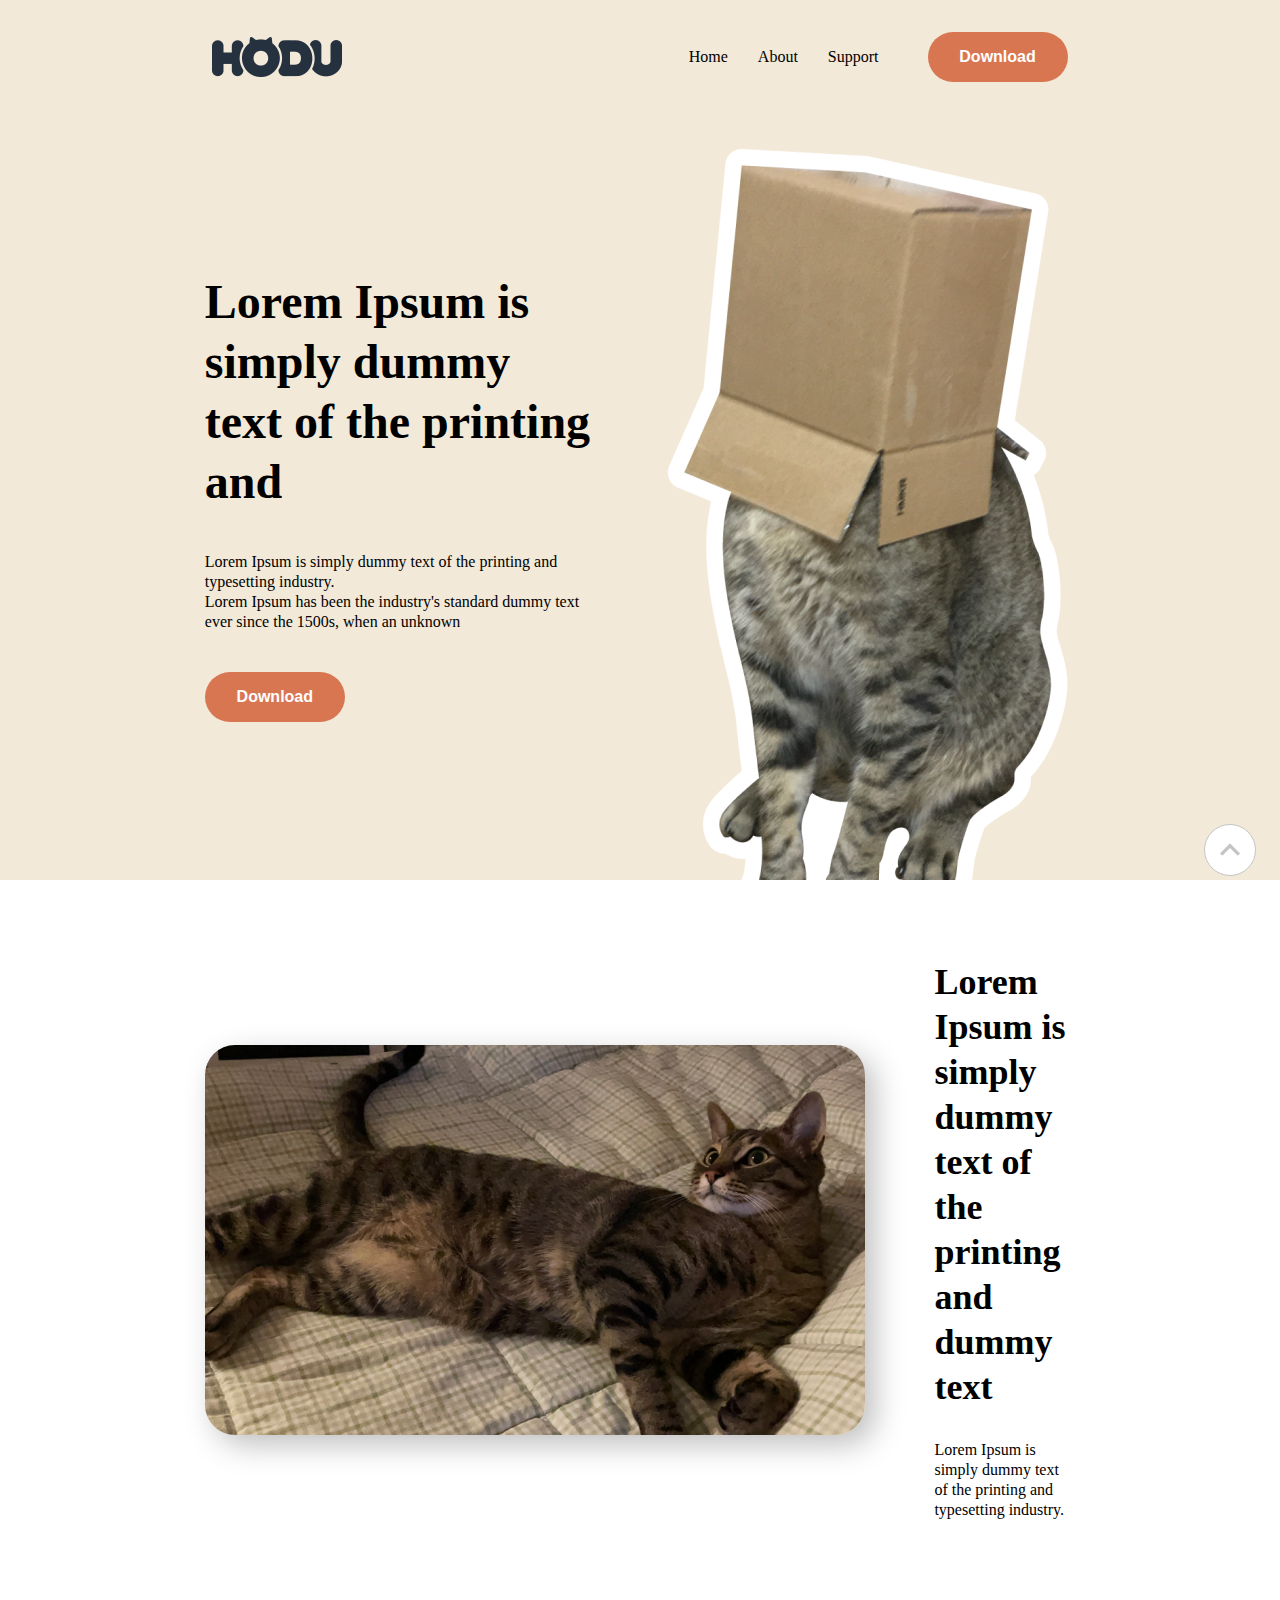
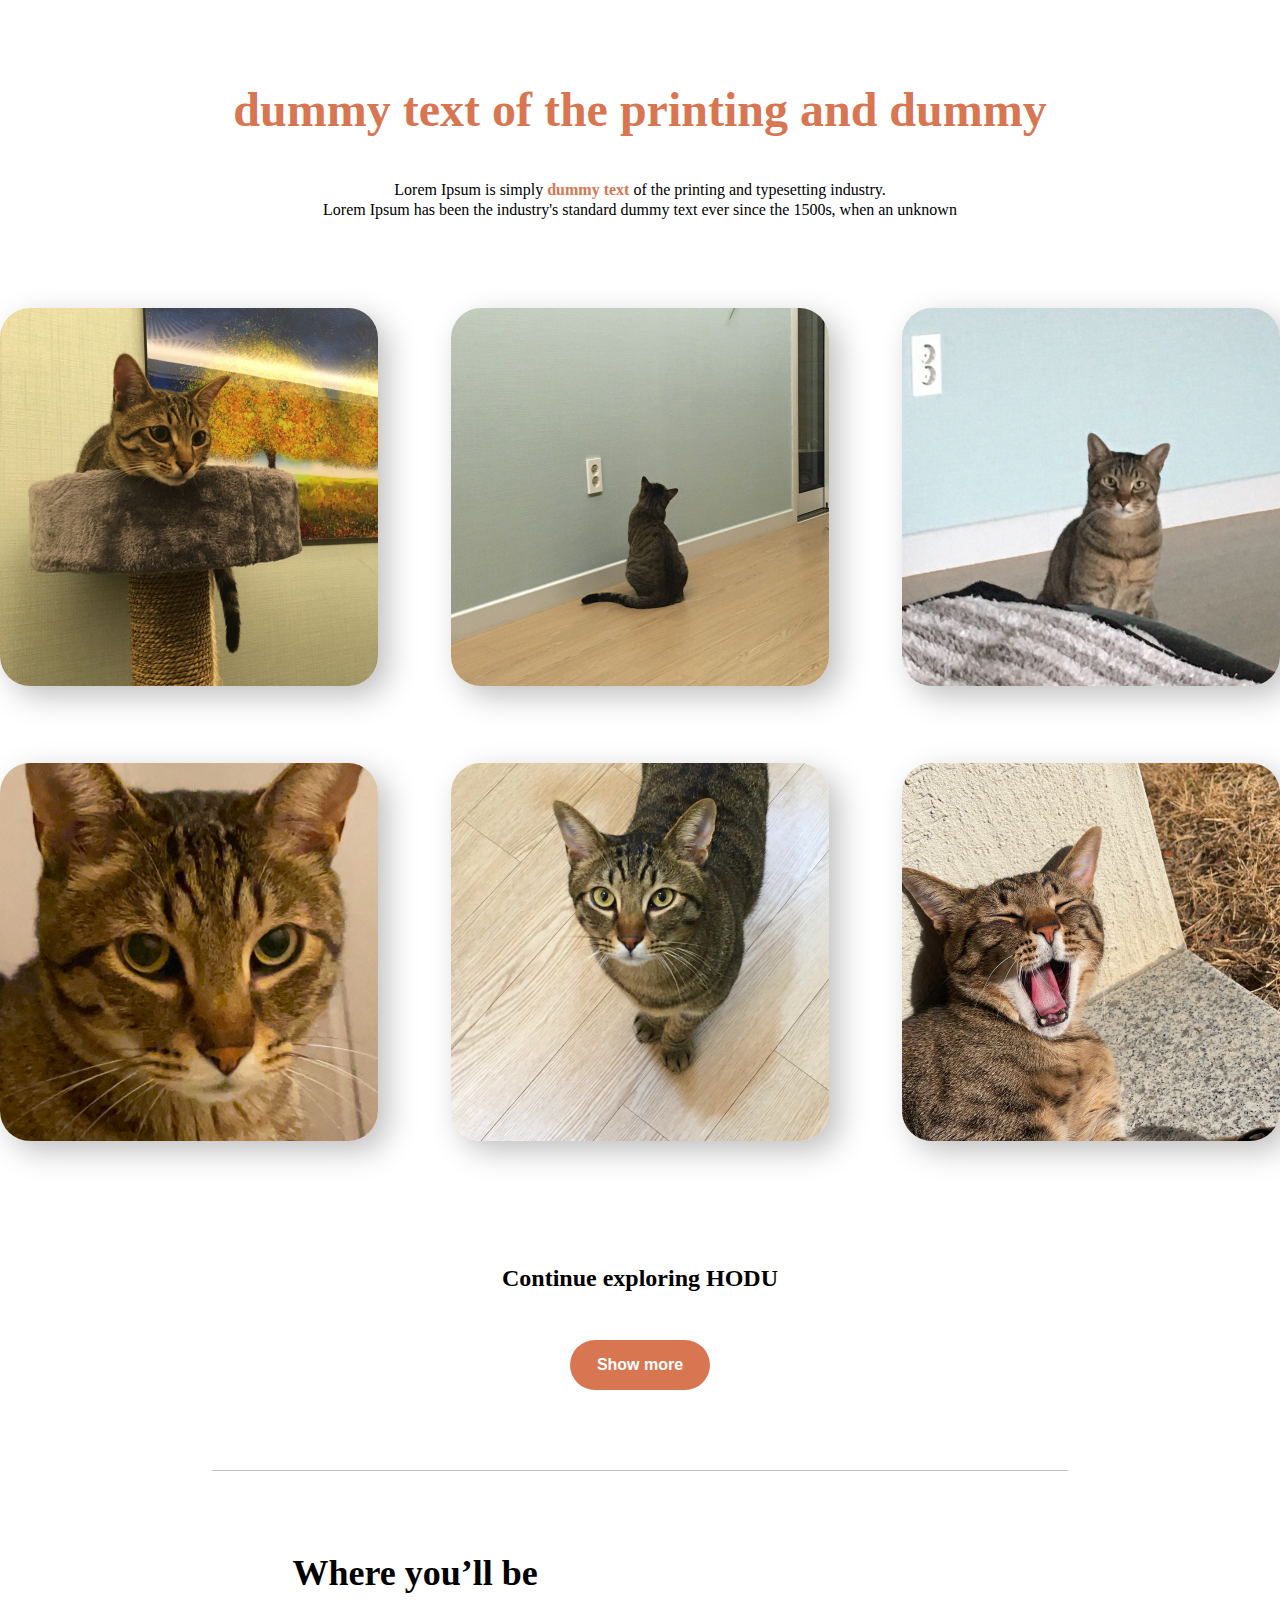
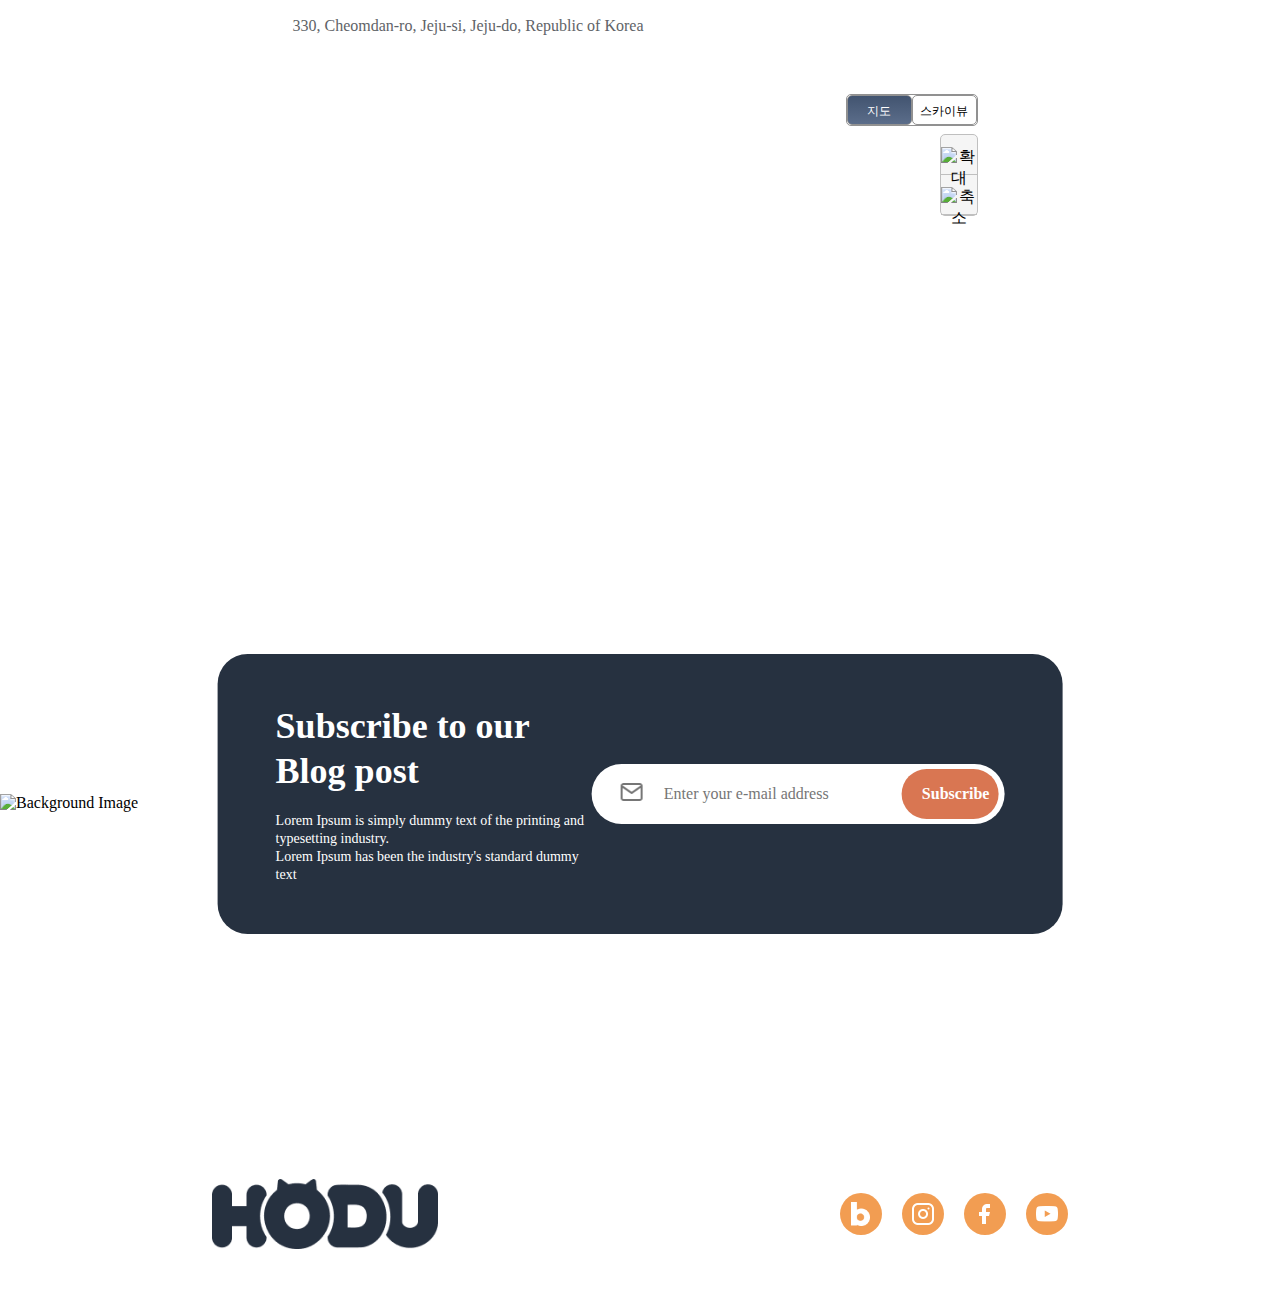
==== commit 3b9e34c6: "[refactory] 파일 구조 분리" ====
--- a/src/index.html
+++ b/src/index.html
@@ -7,8 +7,18 @@
     <!-- Pretendard 폰트 불러오기 -->
     <link href="https://fonts.googleapis.com/css2?family=Pretendard:wght@700&display=swap" rel="stylesheet">
     <!-- css 불러오기 -->
-    <link rel="stylesheet" type="text/css" href="style.css">
-    <link rel="stylesheet" type="text/css" href="mobile_style.css">
+    <link rel="stylesheet" type="text/css" href="css/style.css">
+    <link rel="stylesheet" type="text/css" href="css/header.css">
+    <link rel="stylesheet" type="text/css" href="css/sidebar.css">
+    <link rel="stylesheet" type="text/css" href="css/main/intro_section.css">
+    <link rel="stylesheet" type="text/css" href="css/main/profile_section.css">
+    <link rel="stylesheet" type="text/css" href="css/main/photo-gallery_section.css">
+    <link rel="stylesheet" type="text/css" href="css/main/location_section.css">
+    <link rel="stylesheet" type="text/css" href="css/main/subscribe_section.css">
+    <link rel="stylesheet" type="text/css" href="css/modal.css">
+
+    <link rel="stylesheet" type="text/css" href="css/footer.css">
+    <link rel="stylesheet" type="text/css" href="css/mobile_style.css">
 
     <!-- 카카오 지도 API 불러오기 -->
     <script type="text/javascript" src="//dapi.kakao.com/v2/maps/sdk.js?appkey=033eeb3ba316b2d802d2917757e39818"></script>
@@ -17,36 +27,36 @@
     <!-- 모달 구조 -->
     <div id="subscribeModal" class="modal">
         <div class="modal__content">
-            <img src="./images/modal_cat.png" alt="Cat" class="modal__image">
+            <img src="images/modal/modal_cat.png" alt="Cat" class="modal__image">
             <h2>Thank you!</h2>
             <p>Lorem Ipsum is simply dummy text of the printing industry. </p>
-            <button class="btn btn--orange modal__close-btn">OK! I Love HODU</button>
+            <button class="btn--orange modal__close-btn">OK! I Love HODU</button>
         </div>
     </div>
     <!-- subscribe_modal.js 파일 로드 -->
-    <script src="subscribe_modal.js"></script>
+    <script src="js/subscribe_modal.js"></script>
 
     <!-- sidebar -->
     <div id="sidebar" class="sidebar">
-        <img src="images/sidebar_arrow_right.png" alt="Back" class="sidebar__back-icon" onclick="toggleSidebar()"/>
+        <img src="images/etc/sidebar_arrow_right.png" alt="Back" class="sidebar__back-icon" onclick="toggleSidebar()"/>
         <nav class="sidebar__nav">
             <ul class="sidebar__nav-list">
                 <li class="sidebar__nav-item"><a href="#" class="sidebar__nav-link">Home</a></li>
                 <li class="sidebar__nav-item"><a href="#" class="sidebar__nav-link">About</a></li>
                 <li class="sidebar__nav-item"><a href="#" class="sidebar__nav-link">Support</a></li>
             </ul>
-            <button type="button" class="btn btn--orange" onclick="location.href='#'">Download</button>
+            <button type="button" class="btn--orange" onclick="location.href='#'">Download</button>
         </nav>
     </div>
     <!-- subscribe_modal.js 파일 로드 -->
-    <script src="sidebar.js"></script>
+    <script src="js/sidebar.js"></script>
 
     <!-- Header -->
     <header class="header">
-        <img src="images/header_logo.png" alt="HODU" class="header__logo-image"/>
+        <img src="images/header/header_logo.png" alt="HODU" class="header__logo-image"/>
 
         <!-- menubar icon -->
-        <img src="images/header_menu_icon.png" alt="Menu" class="header__menu-icon" onclick="toggleSidebar()"/>
+        <img src="images/header/header_menu_icon.png" alt="Menu" class="header__menu-icon" onclick="toggleSidebar()"/>
 
         <!-- navigation -->
         <nav class="header__nav">
@@ -55,7 +65,7 @@
                 <li class="header__nav-item"><a href="#" class="header__nav-link">About</a></li>
                 <li class="header__nav-item"><a href="#" class="header__nav-link">Support</a></li>
             </ul>
-            <button type="button" class="btn btn--orange" onclick="location.href='#'">Download</button>
+            <button type="button" class="btn--orange" onclick="location.href='#'">Download</button>
         </nav>
 
     </header>
@@ -71,14 +81,14 @@
                     Lorem Ipsum is simply dummy text of the printing and typesetting industry.<br>
                     Lorem Ipsum has been the industry's standard dummy text ever since the 1500s, when an unknown
                 </p>
-                <button type="button" class="btn btn--orange" onclick="location.href='#'">Download</button>
-            </div>
-            <img src="images/main_intro.png" alt="BOX_CAT" class="intro__image"/>
+                <button type="button" class="btn--orange" onclick="location.href='#'">Download</button>
+            </div>
+            <img src="images/main/main_intro.png" alt="BOX_CAT" class="intro__image"/>
         </section>
 
         <!-- Profile Section -->
         <section class="profile">
-            <img src="images/main_profile.png" alt="Cat" class="profile__image"/>
+            <img src="images/main/main_profile.png" alt="Cat" class="profile__image"/>
             <div class="profile__content">
                 <h2 class="profile__title">
                     Lorem Ipsum is simply dummy text of the printing and dummy text
@@ -107,22 +117,22 @@
             <!-- Grid images -->
             <div class="photo-gallery__grid">
                 <div class="photo-gallery__item">
-                    <img src="images/gallery_item_01.png" alt="Photo 1" class="photo-gallery__image"/>
-                </div>
-                <div class="photo-gallery__item">
-                    <img src="images/gallery_item_02.png" alt="Photo 2" class="photo-gallery__image"/>
-                </div>
-                <div class="photo-gallery__item">
-                    <img src="images/gallery_item_03.png" alt="Photo 3" class="photo-gallery__image"/>
-                </div>
-                <div class="photo-gallery__item">
-                    <img src="images/gallery_item_04.png" alt="Photo 4" class="photo-gallery__image"/>
-                </div>
-                <div class="photo-gallery__item">
-                    <img src="images/gallery_item_05.png" alt="Photo 5" class="photo-gallery__image"/>
-                </div>
-                <div class="photo-gallery__item">
-                    <img src="images/gallery_item_06.png" alt="Photo 6" class="photo-gallery__image"/>
+                    <img src="images/main/photo-gallery_section/gallery_item_01.png" alt="Photo 1" class="photo-gallery__image"/>
+                </div>
+                <div class="photo-gallery__item">
+                    <img src="images/main/photo-gallery_section/gallery_item_02.png" alt="Photo 2" class="photo-gallery__image"/>
+                </div>
+                <div class="photo-gallery__item">
+                    <img src="images/main/photo-gallery_section/gallery_item_03.png" alt="Photo 3" class="photo-gallery__image"/>
+                </div>
+                <div class="photo-gallery__item">
+                    <img src="images/main/photo-gallery_section/gallery_item_04.png" alt="Photo 4" class="photo-gallery__image"/>
+                </div>
+                <div class="photo-gallery__item">
+                    <img src="images/main/photo-gallery_section/gallery_item_05.png" alt="Photo 5" class="photo-gallery__image"/>
+                </div>
+                <div class="photo-gallery__item">
+                    <img src="images/main/photo-gallery_section/gallery_item_06.png" alt="Photo 6" class="photo-gallery__image"/>
                 </div>
             </div>
 
@@ -131,7 +141,7 @@
                 <h2 class="photo-gallery_additional-title">
                     Continue exploring HODU
                 </h2>
-                <button type="button" class="btn btn--orange" onclick="location.href='#'">Show more</button>
+                <button type="button" class="btn--orange" onclick="location.href='#'">Show more</button>
             </div>
         </section>
 
@@ -163,7 +173,7 @@
                 </div>
             </div>
             <!-- map.js 파일 로드 -->
-            <script src="./map.js"></script>
+            <script src="js/map.js"></script>
         </section>
 
         <!-- subscribe -->
@@ -179,10 +189,10 @@
             </div>
             <div class="subscribe__form">
                 <div class="subscribe__form-icon">
-                    <img src="./images/subscribe_email_icon.png" alt="Email">
+                    <img src="images/main/main_subscribe_email_icon.png" alt="Email">
                 </div>
                 <input type="email" placeholder="Enter your e-mail address" class="subscribe__form-input">
-                <button class="btn btn--orange" onclick="openModal()">Subscribe</button>
+                <button class="btn--orange" onclick="openModal()">Subscribe</button>
             </div>
         </section>
     </main>
@@ -190,23 +200,23 @@
     <footer class="footer">
         <!-- 고양이 이미지 -->
         <div class="footer-image-container">
-            <img src="./images/footer_cat.png" alt="Background Image">
+            <img src="images/footer/footer_cat.png" alt="Background Image">
         </div>
         <!-- logo & sns icon & nav-->
         <div class="footer-bottom">
-            <img src="./images/footer_logo.png" alt="Logo" class="footer__logo-img">
+            <img src="images/footer/footer_logo.png" alt="Logo" class="footer__logo-img">
             <div class="footer__sns">
-                <div class="sns-icon">
-                    <img src="./images/footer_icon_blog.png" alt="Blog">
-                </div>
-                <div class="sns-icon">
-                    <img src="./images/footer_icon_instagram.png" alt="Instagram">
-                </div>
-                <div class="sns-icon">
-                    <img src="./images/footer_icon_facebook.png" alt="Facebook">
-                </div>
-                <div class="sns-icon">
-                    <img src="./images/footer_icon_youtube.png" alt="YouTube">
+                <div class="footer__sns-icon">
+                    <img src="images/footer/footer_icon_blog.png" alt="Blog">
+                </div>
+                <div class="footer__sns-icon">
+                    <img src="images/footer/footer_icon_instagram.png" alt="Instagram">
+                </div>
+                <div class="footer__sns-icon">
+                    <img src="images/footer/footer_icon_facebook.png" alt="Facebook">
+                </div>
+                <div class="footer__sns-icon">
+                    <img src="images/footer/footer_icon_youtube.png" alt="YouTube">
                 </div>
             </div>
         </div>
@@ -223,8 +233,8 @@
 
     <!-- scroll top btn -->
     <div id="scrollTopBtn" class="scroll-top-btn">
-        <img src="./images/scroll_arrow_up_not_click.png" alt="Scroll to Top" class="scroll-top-btn-img">
+        <img src="images/etc/scroll_arrow_up_not_click.png" alt="Scroll to Top" class="scroll-top-btn-img">
     </div>
-    <script src="./scroll_top.js"></script>
+    <script src="js/scroll_top.js"></script>
 </body>
 </html>--- a/src/css/style.css
+++ b/src/css/style.css
@@ -0,0 +1,54 @@
+/* Common Styles */
+html, body {
+    width: 100%;
+    height: 100%;
+    margin: 0;
+    padding: 0;
+    font-family: Pretendard;
+}
+
+.btn--orange {
+    padding: 10px 20px;
+    cursor: pointer;
+    border-radius: 40px; /* 모서리 둥글게 설정 */
+    text-decoration: none; /* underline 지움 */
+    font-size: 16px;
+    font-weight: 700;
+    line-height: 19.09px;
+    text-align: center;
+    border: none;
+    width: 140px;
+    height: 50px;
+    background: rgba(217, 118, 82, 1);
+    color: white;
+}
+
+
+.divider{
+    height: 1px;
+    background: rgba(196, 196, 196, 1);
+    margin: 0 16.6% 68px 16.6%; /* 중앙에 배치 */
+}
+
+/* Scroll top button Styles*/
+.scroll-top-btn {
+    position: fixed;
+    bottom: 24px;
+    right: 24px;
+    width: 50px;
+    height: 50px;
+    background-color: white;
+    border: 1px solid rgba(196, 196, 196, 1);
+    border-radius: 50%;
+    display: flex;
+    align-items: center;
+    justify-content: center;
+    z-index: 1000;
+    transition: background-color 0.3s ease, transform 0.3s ease; /* 부드러운 전환 효과 */
+}
+
+/* 스크롤 탑 버튼 hover 상태 */
+.scroll-top-btn:hover {
+    content: url('../images/etc/scroll_arrow_up_click.png'); /* 호버 시 이미지 변경 */
+    transform: scale(1.1); /* 버튼 확대 효과 */
+}
--- a/src/css/header.css
+++ b/src/css/header.css
@@ -0,0 +1,41 @@
+/* Header Styles */
+.header {
+    display: flex;
+    justify-content: space-between;
+    align-items: center;
+    padding: 32px 16.6%;
+    background: rgba(242, 233, 216, 1);
+    margin: 0 auto;
+    height: auto;
+}
+
+.header__menu-icon{
+    display: none;  /* 기본적으로 메뉴바 아이콘을 숨김 */
+}
+.header__logo-image {
+    max-width: 130px;
+    height: auto;
+}
+
+.header__nav {
+    display: flex;
+    align-items: center;
+    gap: 49px;
+}
+
+.header__nav-list {
+    display: flex;
+    list-style-type: none;
+    margin: 0;
+    padding: 0;
+    gap: 30px;
+}
+
+.header__nav-link {
+    text-decoration: none;
+    color: black;
+    font-size: 16px;
+    font-weight: 400;
+    line-height: 20px;
+    text-align: left;
+}--- a/src/css/sidebar.css
+++ b/src/css/sidebar.css
@@ -0,0 +1,49 @@
+/* Sidebar Styles */
+.sidebar {
+    display: flex;
+    flex-direction: column;
+    align-items: flex-start;
+    position: fixed;
+    z-index: 1001;
+    width: 289px;
+    height: 100%;
+    right: -289px; /* 사이드바를 화면 밖에 숨김 */
+    background: rgba(38, 49, 64, 1);
+    transition: right 0.3s ease-in-out; /* 부드러운 애니메이션 */
+}
+
+.sidebar.active {
+    right: 0; /* 사이드바를 화면에 표시 */
+}
+
+.sidebar__back-icon {
+    width: 32px;
+    height: 32px;
+    padding-top: 20px;
+    padding-left: 20px;
+
+}
+
+.sidebar__nav-list {
+    list-style-type: none; /* 리스트 스타일 제거 */
+    padding: 0;
+    margin: 0;
+    padding-left: 50px;
+    padding-top: 66px;
+    padding-bottom: 50px;
+}
+
+.sidebar__nav-item {
+    margin-bottom: 30px;
+}
+
+.sidebar__nav-link {
+    font-family: Pretendard;
+    font-size: 16px;
+    font-weight: 700;
+    line-height: 20px;
+    text-align: left;
+    color: rgba(255, 255, 255, 1);
+    text-decoration: none; /* 링크 밑줄 제거 */
+    display: block;
+}--- a/src/css/main/intro_section.css
+++ b/src/css/main/intro_section.css
@@ -0,0 +1,29 @@
+/* Main Intro Styles */
+.intro {
+    display: flex;
+    align-items: center;
+    justify-content: space-between;
+    padding: 0 16%;
+    background: rgba(242, 233, 216, 1);
+    gap: 8%;
+}
+.intro__content {
+    display: flex;
+    flex-direction: column; /* 수직 배치 */
+    gap: 40px;
+    text-align: left;
+}
+
+.intro__title {
+    font-size: 48px;
+    font-weight: 700;
+    line-height: 60px;
+    margin: 0;
+}
+
+.intro__text {
+    font-size: 16px;
+    font-weight: 400;
+    line-height: 20px;
+    margin: 0;
+}--- a/src/css/main/profile_section.css
+++ b/src/css/main/profile_section.css
@@ -0,0 +1,36 @@
+/* Main Profile Styles */
+.profile {
+    display: flex;
+    justify-content: center;
+    padding: 80px 16%;
+    background: #fff;
+    align-items: center;
+    gap: 8%; /* content-img 갭 설정 */
+}
+
+.profile__image {
+    box-shadow: 10px 10px 30px 0px rgba(0, 0, 0, 0.25);
+    border-radius: 30px;
+}
+
+.profile__content {
+    display: flex;
+    flex-direction: column; /* 수직 배치 */
+    gap: 30px;
+}
+
+.profile__title {
+    font-size: 36px;
+    font-weight: 700;
+    line-height: 45px;
+    text-align: left;
+    margin: 0px;
+}
+
+.profile__text {
+    font-size: 16px;
+    font-weight: 400;
+    line-height: 20px;
+    text-align: left;
+    margin: 0px;
+}
--- a/src/css/main/photo-gallery_section.css
+++ b/src/css/main/photo-gallery_section.css
@@ -0,0 +1,71 @@
+/* Photo Gallery Styling */
+.photo-gallery {
+    display: flex;
+    flex-direction: column; /* 수직 정렬 */
+    align-items: center;
+    padding: 80px 16%;
+}
+
+.photo-gallery__content {
+    display: flex;
+    flex-direction: column; /* 수직 배치 */
+    text-align: center;
+    gap: 40px;
+    margin-bottom: 88px;
+}
+
+.photo-gallery__content-title {
+    font-size: 48px;
+    font-weight: 700;
+    line-height: 60px;
+    text-align: center;
+    color: rgba(217, 118, 82, 1);
+    margin: 0px;
+}
+
+.photo-gallery__content-text {
+    font-size: 16px;
+    font-weight: 400;
+    line-height: 20px;
+    text-align: center;
+    margin: 0px;
+}
+
+.photo-gallery__content-highlight {
+    font-size: 16px;
+    font-weight: 700;
+    line-height: 20px;
+    text-align: center;
+    color: rgba(217, 118, 82, 1);
+}
+
+.photo-gallery__grid {
+    display: grid;
+    grid-template-columns: repeat(3, 1fr);
+    gap: 73px;
+}
+
+.photo-gallery__image {
+    object-fit: cover; /* img가 item 영역을 채우도록 함 */
+    width: 378px;
+    height: 378px;
+    border-radius: 30px; /* 모서리 둥글게 설정 */
+    box-shadow: 10px 10px 30px 0px rgba(0, 0, 0, 0.25); /* shadow 설정 */
+}
+
+.photo-gallery__additional {
+    display: flex;
+    flex-direction: column; /* 수직 배치 */
+    align-items: center;
+    gap: 28px;
+    text-align: center;
+    margin-top: 100px;
+}
+
+.photo-gallery__additional-text {
+    font-size: 24px;
+    font-weight: 700;
+    line-height: 30px;
+    text-align: center;
+    margin: 0px;
+}
--- a/src/css/main/location_section.css
+++ b/src/css/main/location_section.css
@@ -0,0 +1,127 @@
+/* Location Styling */
+.location{
+    display: flex;
+    flex-direction: column;
+    align-items: flex-start;
+    padding: 0 16.6%;
+    margin: 80px;
+}
+
+.location__content{
+    display: flex;
+    flex-direction: column; /* 수직 정렬*/
+    gap: 20px;
+    margin-bottom: 48px;
+    text-align: left;
+}
+
+.location__title{
+    margin: 0px;
+    font-family: Pretendard;
+    font-size: 36px;
+    font-weight: 700;
+    line-height: 45px;
+}
+
+.location__text{
+    margin: 0px;
+    font-family: Pretendard;
+    font-size: 16px;
+    font-weight: 500;
+    line-height: 20px;
+    color: rgba(96, 99, 103, 1);
+}
+
+/* KakaoMap Styling*/
+.map_wrap {
+    position: relative;
+    overflow: hidden;
+    width: 100%;
+    height: 350px;
+}
+
+#map {
+    width: 100%;
+    height: 100%;
+    position: relative;
+    border-radius: 12px; /* 모서리 둥글게 설정 */
+}
+
+/* KakaoMap Controler Styling*/
+.radius_border {
+    border: 1px solid #919191;
+    border-radius: 5px;
+}
+
+.custom_typecontrol {
+    position: absolute;
+    top: 10px;
+    right: 10px;
+    overflow: hidden;
+    width: 130px;
+    height: 30px;
+    display: flex;
+    z-index: 1;
+    font-size: 12px;
+    font-family: 'Malgun Gothic', '맑은 고딕', sans-serif;
+}
+
+.custom_typecontrol span {
+    display: block;
+    width: 65px;
+    height: 30px;
+    text-align: center;
+    line-height: 30px;
+    cursor: pointer;
+    background: #fff;
+    border: 1px solid #919191;
+    border-radius: 5px;
+    box-sizing: border-box; /* border와 padding을 포함하여 크기 계산 */
+    transition: background 0.3s, color 0.3s; /* 부드러운 배경색 변화 */
+    font-size: 12px; /* 글씨 크기 유지 */
+}
+
+.custom_typecontrol .btn {
+    background: linear-gradient(#fff, #e6e6e6);
+}
+
+.custom_typecontrol .btn:hover {
+    background: linear-gradient(#f5f5f5, #e3e3e3);
+}
+
+.custom_typecontrol .selected_btn {
+    color: #fff;
+    background: linear-gradient(#425470, #5b6d8a);
+}
+
+.custom_zoomcontrol {
+    position: absolute;
+    top: 50px;
+    right: 10px;
+    width: 36px;
+    height: 80px;
+    background-color: #f5f5f5;
+    border: 1px solid #bfbfbf;
+    border-radius: 5px;
+    z-index: 1;
+    display: flex;
+    text-align: center;
+    flex-direction: column;
+}
+
+.custom_zoomcontrol span {
+    display: block;
+    width: 36px;
+    height: 40px;
+    text-align: center;
+    cursor: pointer;
+    border-bottom: 1px solid #bfbfbf;
+    box-sizing: border-box; /* border와 padding을 포함하여 크기 계산 */
+}
+
+.custom_zoomcontrol span img {
+    width: 15px;
+    height: 15px;
+    padding: 12px 0;
+    border: none;
+}
--- a/src/css/main/subscribe_section.css
+++ b/src/css/main/subscribe_section.css
@@ -0,0 +1,88 @@
+/* Main Subscribe Styles */
+.subscribe {
+    position: relative;
+    left: 50%; /* 위치 조정 */
+    transform: translate(-50%, 50%); /* 위치 조정 */
+    z-index: 999;
+    display: flex;
+    justify-content: space-between;
+    align-items: center;
+    width: 66vw;
+    border-radius: 30px;
+    background: rgba(38, 49, 64, 1);
+    padding: 50px 58px;
+    box-sizing: border-box;
+}
+
+.subscribe__content {
+    width: 50%;
+    max-width: 600px;
+    display: flex;
+    flex-direction: column;
+    justify-content: center;
+    gap: 18px;
+}
+
+.subscribe__content-title {
+    font-family: Pretendard;
+    font-size: 36px;
+    font-weight: 700;
+    line-height: 45px;
+    text-align: left;
+    color: white;
+    margin: 0px;
+}
+
+.subscribe__content-text {
+    font-family: Pretendard;
+    font-size: 14px;
+    font-weight: 400;
+    line-height: 18px;
+    text-align: left;
+    color: white;
+    margin: 0px;
+}
+
+.subscribe__form {
+    display: flex;
+    align-items: center;
+    height: 60px;
+    border-radius: 60px;
+    background: white;
+    padding: 0 6px 0 28px;
+    gap: 10px;
+}
+
+.subscribe__form-icon img {
+    width: 24px;
+    height: 24px;
+}
+
+.subscribe__form-input {
+    flex: 1;
+    height: 100%;
+    padding: 0 10px;
+    font-size: 16px;
+    border: none;
+    border-radius: 0;
+    outline: none; /* 포커스 시 나타나는 기본 아웃라인 제거 */
+}
+.subscribe__form .btn--orange{
+    width: 25.5%;
+    height: 50px;
+    font-family: Pretendard;
+    font-size: 16px;
+    font-weight: 700;
+    line-height: 20px;
+    text-align: center;
+    border: none;
+}
+.subscribe__form-input::placeholder {
+    font-family: Pretendard;
+    font-size: 16px;
+    font-weight: 400;
+    line-height: 20px;
+    text-align: left;
+    color: rgba(118, 118, 118, 1);
+
+}--- a/src/css/modal.css
+++ b/src/css/modal.css
@@ -0,0 +1,58 @@
+/* Modal Styles */
+.modal {
+    display: none; /* 기본적으로 숨김 */
+    position: fixed;
+    z-index: 1000;
+    left: 0;
+    top: 0;
+    width: 100%;
+    height: 100%;
+    overflow: auto;
+    box-shadow: 0px 0px 30px 0px rgba(0, 0, 0, 0.2);
+    background-color: rgba(0, 0, 0, 0.5); /* 배경 어둡게 처리 */
+}
+
+.modal__content {
+    background-image: url('../images/modal/modal_background.png'); /* 배경 이미지 경로*/
+    background-size: cover; /* 배경 이미지를 모달 크기에 맞게 조정 */
+    background-position: center; /* 배경 이미지 중앙 정렬 */
+    width: 600px;
+    border-radius: 30px;
+    text-align: center;
+    position: absolute;
+    top: 50%;
+    left: 50%;
+    transform: translate(-50%, -50%);
+}
+
+.modal__image{
+    width: 110px;
+    height: 112px;
+    margin-top: 60px;
+    margin-bottom: 24px;
+}
+
+.modal h2 {
+    font-family: Pretendard;
+    font-size: 36px;
+    font-weight: 700;
+    line-height: 45px;
+    text-align: center;
+    color: rgba(217, 118, 82, 1);
+    margin: 0 0 12px;
+}
+
+.modal p {
+    font-family: Pretendard;
+    font-size: 14px;
+    font-weight: 400;
+    line-height: 18px;
+    text-align: center;
+    color: black;
+    margin: 0 0 38px;
+}
+
+.modal .btn--orange{
+    margin-bottom: 40px;
+    width: 183px;
+}
--- a/src/css/footer.css
+++ b/src/css/footer.css
@@ -0,0 +1,79 @@
+/* Footer Styles */
+.footer {
+    position: relative;
+}
+
+.footer-image-container {
+    width: 100%;
+    height: 340px;
+}
+
+.footer-image-container img {
+    width: 100%;
+    height: 100%;
+    object-fit: cover;
+    object-position: center;
+}
+
+.footer-bottom {
+    display: flex;
+    justify-content: space-between; /* 좌우 공간 나누어 배치 */
+    align-items: center; /* 수직 중앙 정렬 */
+    height: 160px;
+    gap: 0px;
+    padding: 0 16.6%;
+}
+
+.footer__logo-img {
+    max-width: 226px;
+    height: auto;
+}
+
+.footer__sns {
+    display: flex;
+    gap: 20px;
+}
+
+.footer__nav {
+    display: none;
+    position: absolute;
+    right: 21px;
+    bottom: 28px;
+}
+
+.footer__nav-list {
+    list-style: none; /* 기본 리스트 스타일 제거 */
+    padding: 0;
+    margin: 0;
+    width: 100%;
+    text-align: right; /* 오른쪽 정렬 */
+}
+
+.footer__nav-item {
+    margin-bottom: 16px;
+}
+
+.footer__nav-link {
+    text-decoration: none; /* 기본 링크 밑줄 제거 */
+    color: rgba(118, 118, 118, 1);
+    font-family: Pretendard;
+    font-size: 14px;
+    font-weight: 400;
+    line-height: 18px;
+}
+
+.footer__sns-icon {
+    width: 42px;
+    height: 42px;
+    border-radius: 50%; /* 원형 */
+    background: rgba(242, 157, 82, 1);
+    display: flex;
+    align-items: center;
+    justify-content: center;
+}
+
+.footer__sns-icon img {
+    width: 24px;
+    height: 24px;
+    object-fit: contain; /* 아이콘이 원 안에 잘 맞게 설정 */
+}--- a/src/css/mobile_style.css
+++ b/src/css/mobile_style.css
@@ -0,0 +1,246 @@
+@media screen and (max-width: 768px) {
+    /* Header Styles */
+    .header {
+        padding: 20px;
+    }
+
+    .header__logo-image {
+        max-width: 92px;
+        width: 100%;
+        height: auto;
+    }
+
+    .header__nav {
+        display: none; /* 네비게이션 메뉴 숨김 */
+    }
+
+    .header__menu-icon {
+        display: block; /* 메뉴바 아이콘 표시 */
+    }
+
+    .sidebar .btn--orange {
+        width: 114px;
+        height: 40px;
+        margin-left: 40px;
+        font-family: Pretendard;
+        font-size: 14px;
+        font-weight: 700;
+        line-height: 18px;
+        text-align: center;
+
+    }
+
+    /* Main Introduction Section Styles */
+    .intro {
+        display: flex;
+        flex-direction: column; /* 수직 정렬 */
+        align-items: center;
+        text-align: center;
+        padding-top: 40px;
+        gap: 30px;
+    }
+
+    .intro__content {
+        display: flex;
+        align-items: center;
+        text-align: center;
+        gap: 30px;
+    }
+
+    .intro__title {
+        font-size: 24px;
+        line-height: 30px;
+    }
+
+    .intro__text {
+        font-size: 16px;
+        line-height: 18px;
+    }
+
+    .intro__image {
+        width: 50.5%;
+    }
+
+    /* Main Profile Section Styles */
+    .profile {
+        display: flex;
+        flex-direction: column; /* 수직 정렬 */
+        align-items: center;
+        padding: 40px 8.2%;
+        gap: 40px;
+    }
+
+    .profile__image {
+        width: 100%;
+        box-shadow: 10px 10px 20px 0px rgba(0, 0, 0, 0.25);
+    }
+
+    .profile__content {
+        gap: 20px;
+    }
+
+    .profile__title {
+        font-size: 24px;
+        line-height: 30px;
+    }
+
+    /* Main Photo-Gallery Section Styles */
+    .photo-gallery {
+        padding: 60px 8.2%;
+        /*gap: 40px;*/
+    }
+
+    .photo-gallery__content {
+        gap: 30px;
+    }
+
+    .photo-gallery__content-title {
+        font-size: 24px;
+        line-height: 30px;
+    }
+
+    .photo-gallery__grid {
+        grid-template-columns: 1fr; /* 모바일 화면에서는 1열 레이아웃 설정 */
+        gap: 32px;
+    }
+
+    .photo-gallery__image {
+        box-shadow: 10px 10px 20px 0px rgba(0, 0, 0, 0.25);
+        width: 100%;
+    }
+
+    .photo-gallery__additional {
+        margin-top: 60px;
+    }
+
+    .photo-gallery__additional-text {
+        font-size: 18px;
+        line-height: 24px;
+    }
+
+    .photo-gallery__additional .btn--orange {
+        width: 143px;
+        height: 50px;
+    }
+
+    /* Main Divider Styles */
+    .divider {
+        margin: 0 8.2% 40px 8.2%;
+    }
+
+    /* Main Location Section Styles */
+    .location {
+        padding: 0;
+    }
+
+    .location__title {
+        font-size: 24px;
+        line-height: 30px;
+    }
+
+    /* Main Subscribe Section Styles */
+    .subscribe {
+        flex-direction: column;
+        min-height: 348px;
+        padding: 32px 36px;
+        justify-content: flex-start;
+        gap: 30px;
+        transform: translate(-50%, 20%);
+        width: 76vw;
+    }
+
+    .subscribe__content {
+        width: 100%;
+        gap: 20px;
+    }
+
+    .subscribe__content-title {
+        font-size: 24px;
+    }
+
+    .subscribe__form {
+        width: 100%;
+        height: 40px;
+        padding: 0 6px 0 16px;
+    }
+
+    .subscribe__form-icon img {
+        width: 18px;
+        height: 18px;
+    }
+
+    .subscribe__form-input::placeholder {
+        font-size: 12px;
+        line-height: 16px;
+    }
+
+    .subscribe__form .btn--orange {
+        margin-top: 120px;
+        width: 115px;
+        height: 40px;
+        font-size: 14px;
+        line-height: 18px;
+    }
+
+    /* Modal Styles */
+    .modal__content{
+        width: 300px;
+        height: 300px;
+    }
+    .modal__image {
+        width: 60px;
+        height: 62px;
+        margin-top: 40px;
+    }
+    .modal h2 {
+        font-size: 24px;
+        line-height: 30px;
+    }
+
+    .modal p {
+        margin-bottom: 28px;
+    }
+    .modal .btn{
+        margin-bottom: 30px;
+        width: 158px;
+        height: 40px;
+    }
+    .modal .btn--orange{
+        font-size: 14px;
+        font-weight: 700;
+        line-height: 18px;
+        text-align: center;
+
+    }
+
+    /* Footer Styles */
+    .footer .footer-image-container {
+        height: 240px;
+    }
+
+    .footer .footer-bottom {
+        height: 178px;
+        flex-direction: column;
+        align-items: flex-start;
+        padding: 30px 8.2% 24px 8.2%;
+        position: relative;
+    }
+
+    .footer .footer__logo-img {
+        max-width: 112px;
+        height: auto;
+        margin-bottom: 58px;
+    }
+
+    .footer .footer__sns {
+        gap: 16px;
+    }
+
+    .footer__nav {
+        display: block; /* 네비게이션 리스트 표시 */
+    }
+
+    .scroll-top-btn{
+        display: none; /* 스크롤탑 버튼 숨김 */
+    }
+}
